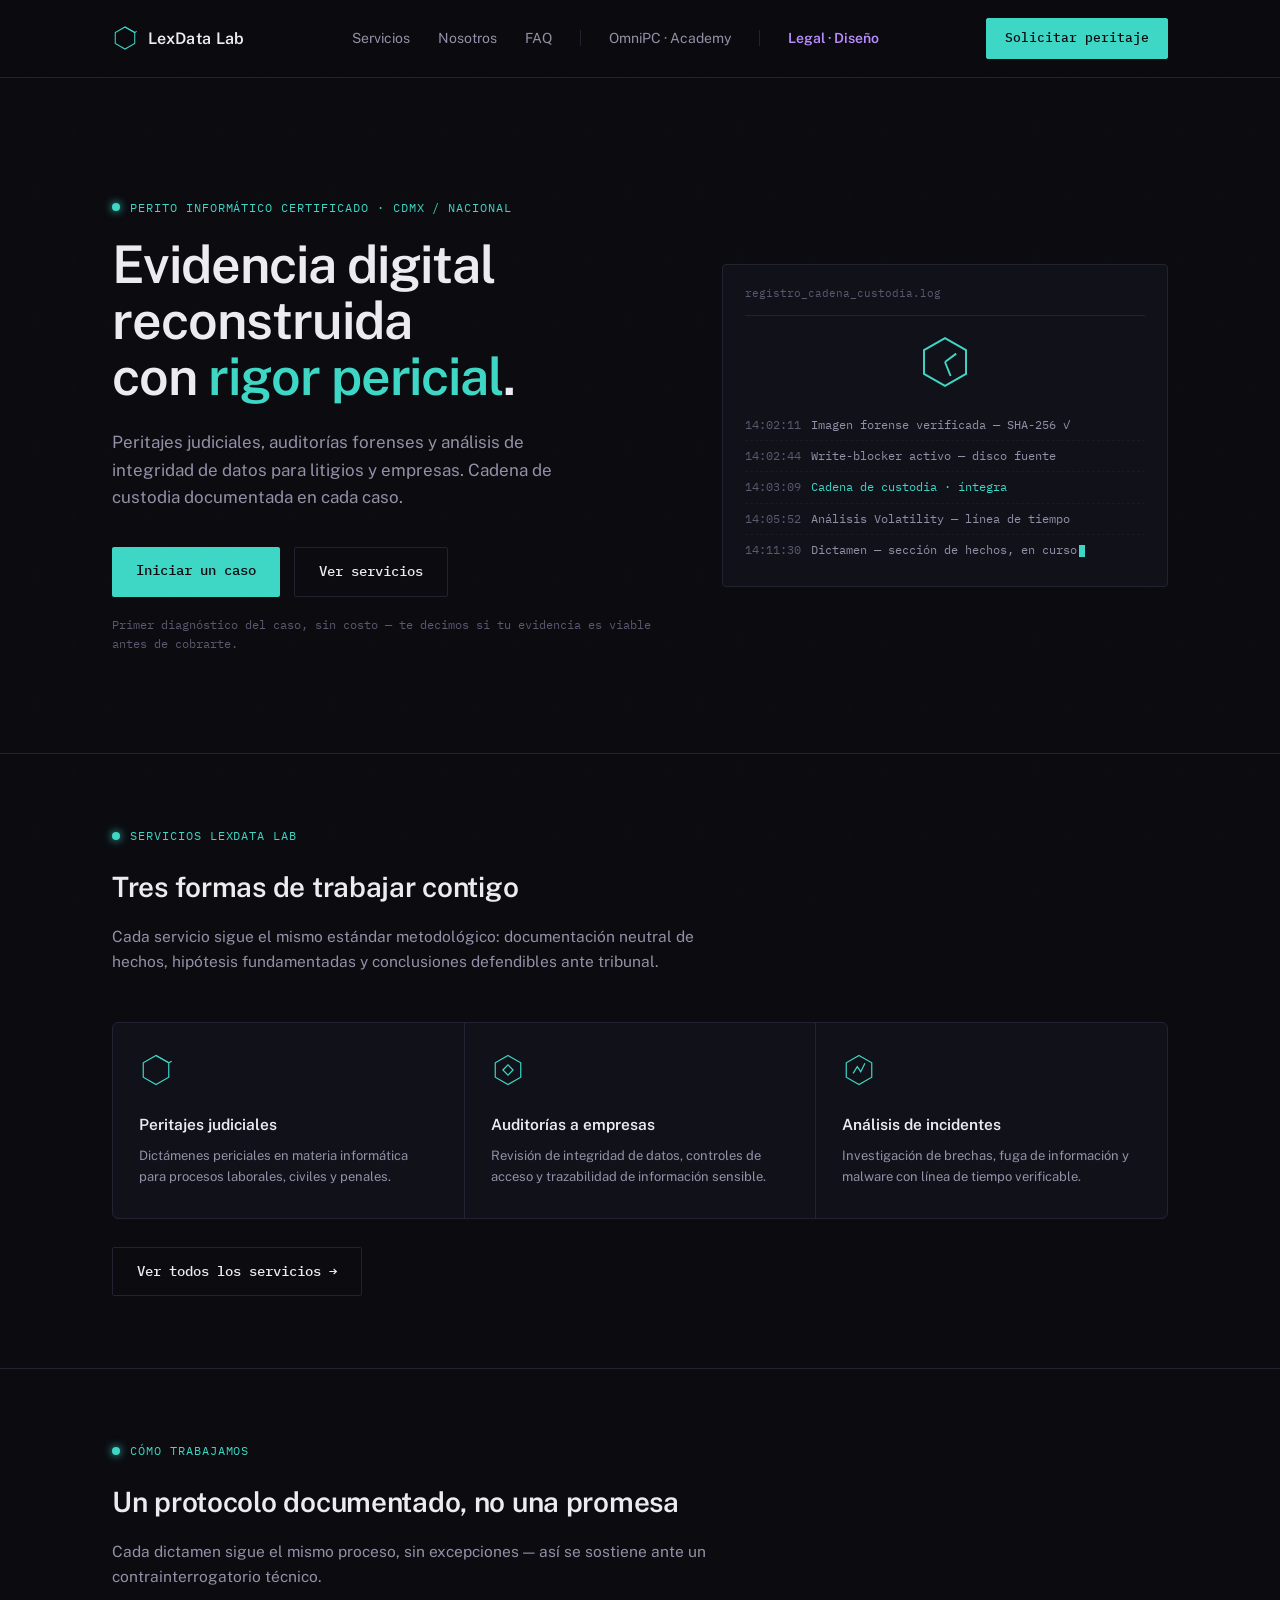
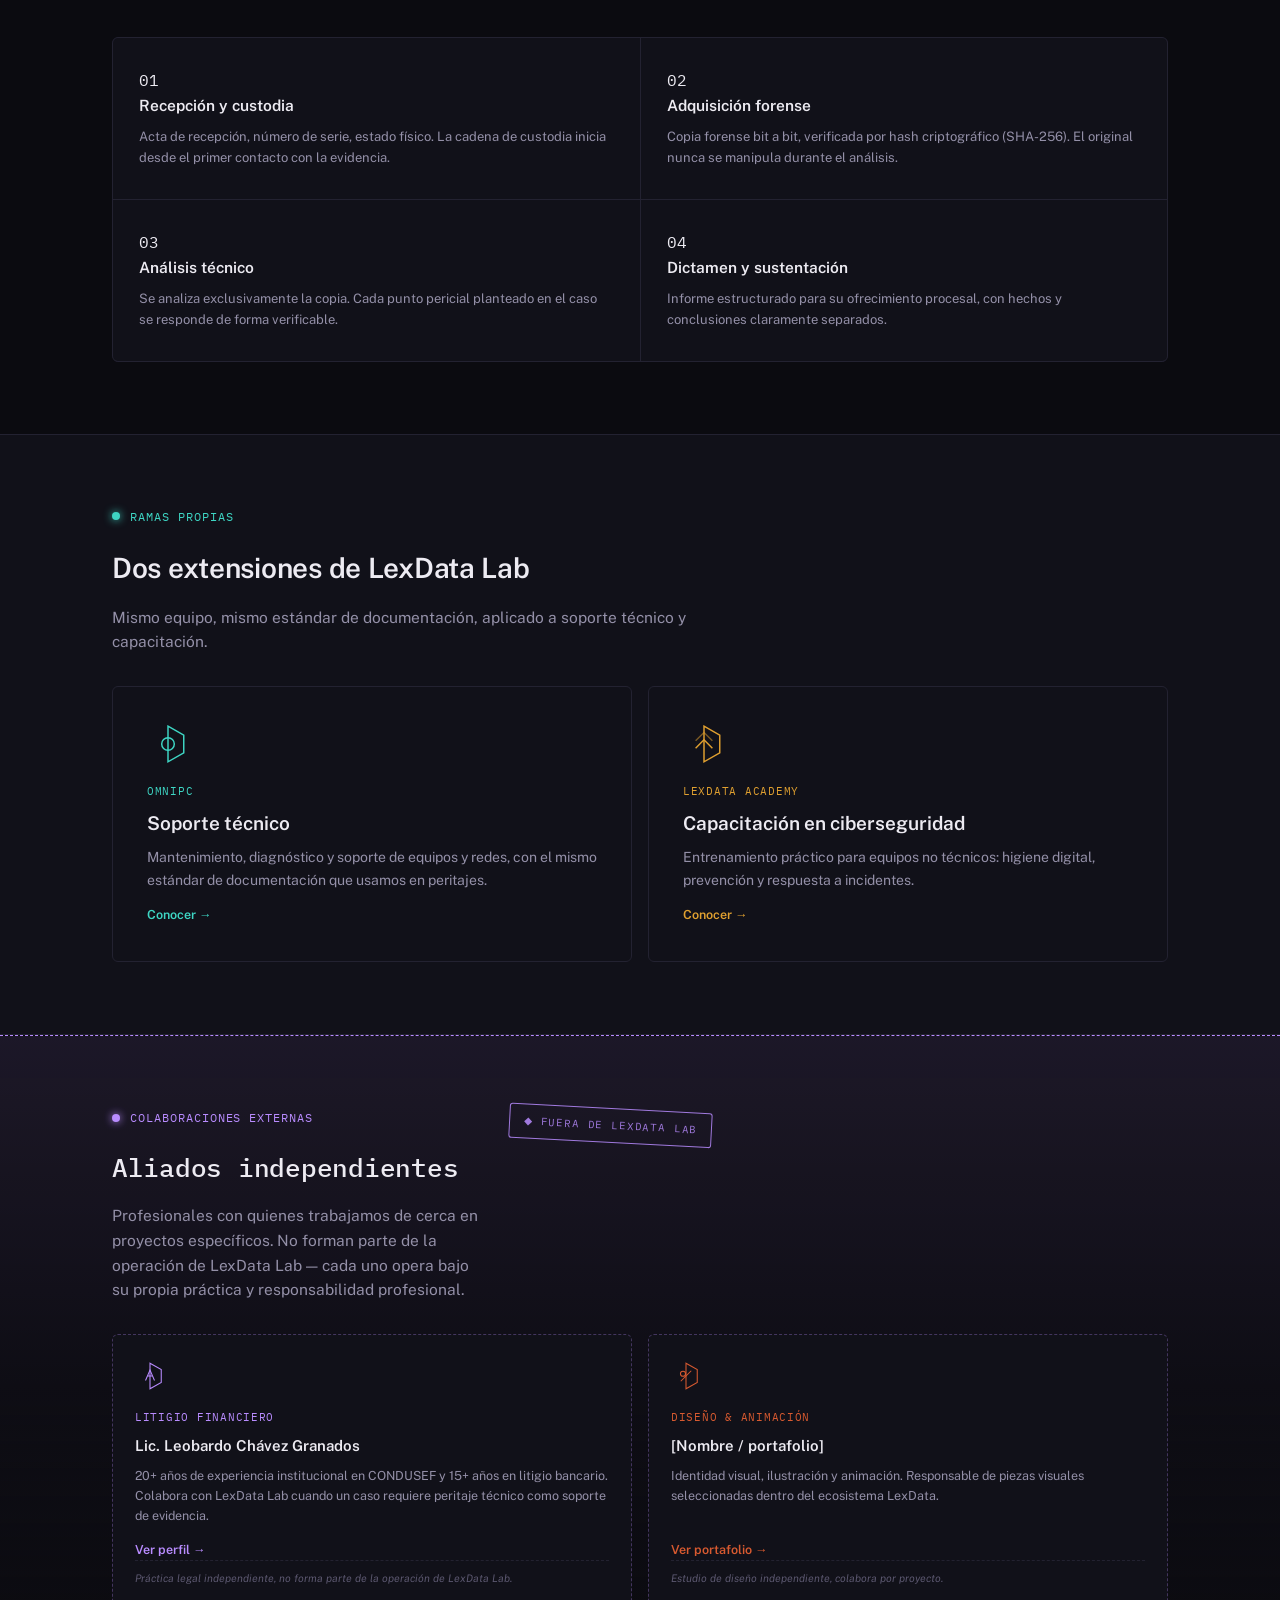
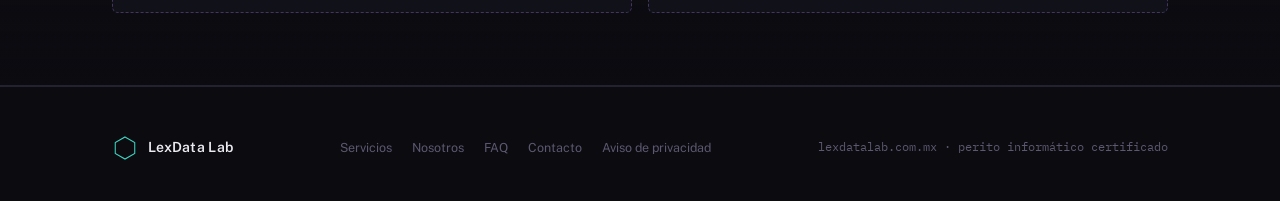
==== index.html @ 07486cd1 "Add files via upload Second commit to site" ====
<!DOCTYPE html>
<html lang="es">
<head>
<meta charset="UTF-8">
<meta name="viewport" content="width=device-width, initial-scale=1.0">
<title>LexData Lab — Peritaje informático y auditorías</title>
<link rel="stylesheet" href="styles.css">
<script src="script.js" defer></script>
</head>
<body>

<div class="hexfield"></div>

<header>
  <nav>
    <a href="index.html" class="brand">
      <svg viewBox="0 0 40 40" fill="none"><path d="M20 3 L35 11.5 V28.5 L20 37 L5 28.5 V11.5 Z" stroke="#3ED6C4" stroke-width="1.6"/><path d="M20 3 L35 11.5 M35 11.5 L38 9.8" stroke="#3ED6C4" stroke-width="1.6"/></svg>
      LexData Lab
    </a>
    <div class="navlinks">
      <a href="servicios.html">Servicios</a>
      <a href="nosotros.html">Nosotros</a>
      <a href="faq.html">FAQ</a>
      <span class="divider"></span>
      <a href="index.html#ramas">OmniPC · Academy</a>
      <span class="divider"></span>
      <a href="index.html#colaboraciones" style="color:var(--violet);font-weight:600;">Legal · Diseño</a>
    </div>
    <a href="contacto.html" class="cta-btn">Solicitar peritaje</a>
  </nav>
</header>

<section class="hero" style="border-top:none;padding:120px 32px 100px;max-width:1120px;margin:0 auto;display:grid;grid-template-columns:1.1fr 0.9fr;gap:64px;align-items:center;">
  <div>
    <div class="eyebrow">Perito informático certificado · CDMX / nacional</div>
    <h1 style="font-size:52px;font-weight:600;letter-spacing:-0.02em;line-height:1.08;margin-bottom:24px;">Evidencia digital reconstruida<br>con <span style="color:var(--cyan);">rigor pericial</span>.</h1>
    <p style="font-size:17px;color:var(--text-dim);max-width:480px;margin-bottom:36px;">Peritajes judiciales, auditorías forenses y análisis de integridad de datos para litigios y empresas. Cadena de custodia documentada en cada caso.</p>
    <div style="display:flex;gap:14px;">
      <a href="contacto.html" class="btn-primary">Iniciar un caso</a>
      <a href="servicios.html" class="btn-secondary">Ver servicios</a>
    </div>
    <p style="margin-top:18px;font-family:'IBM Plex Mono',monospace;font-size:12px;color:var(--text-faint);">Primer diagnóstico del caso, sin costo — te decimos si tu evidencia es viable antes de cobrarte.</p>
  </div>
  <div style="background:var(--bg-raised);border:1px solid var(--line);border-radius:4px;padding:20px 22px;">
    <div style="font-family:'IBM Plex Mono',monospace;font-size:11px;color:var(--text-faint);margin-bottom:14px;padding-bottom:12px;border-bottom:1px solid var(--line);">registro_cadena_custodia.log</div>
    <div style="width:56px;height:64px;margin:0 auto 16px;display:flex;align-items:center;justify-content:center;">
      <svg viewBox="0 0 40 40" width="56" height="64" fill="none"><path d="M20 3 L35 11.5 V28.5 L20 37 L5 28.5 V11.5 Z" stroke="#3ED6C4" stroke-width="1.4"/><path d="M20 20 L28 14 M20 20 L24 30" stroke="#3ED6C4" stroke-width="1.4"/></svg>
    </div>
    <div class="log-line" style="animation-delay:.1s;font-family:'IBM Plex Mono',monospace;font-size:11.5px;color:var(--text-dim);padding:6px 0;display:flex;gap:10px;border-bottom:1px dashed rgba(255,255,255,0.04);"><span style="color:var(--text-faint);">14:02:11</span><span>Imagen forense verificada — SHA-256 ✓</span></div>
    <div class="log-line" style="animation-delay:.5s;font-family:'IBM Plex Mono',monospace;font-size:11.5px;color:var(--text-dim);padding:6px 0;display:flex;gap:10px;border-bottom:1px dashed rgba(255,255,255,0.04);"><span style="color:var(--text-faint);">14:02:44</span><span>Write-blocker activo — disco fuente</span></div>
    <div class="log-line" style="animation-delay:.9s;font-family:'IBM Plex Mono',monospace;font-size:11.5px;color:var(--text-dim);padding:6px 0;display:flex;gap:10px;border-bottom:1px dashed rgba(255,255,255,0.04);"><span style="color:var(--text-faint);">14:03:09</span><span style="color:var(--cyan);">Cadena de custodia · íntegra</span></div>
    <div class="log-line" style="animation-delay:1.3s;font-family:'IBM Plex Mono',monospace;font-size:11.5px;color:var(--text-dim);padding:6px 0;display:flex;gap:10px;border-bottom:1px dashed rgba(255,255,255,0.04);"><span style="color:var(--text-faint);">14:05:52</span><span>Análisis Volatility — línea de tiempo</span></div>
    <div class="log-line" style="animation-delay:1.7s;font-family:'IBM Plex Mono',monospace;font-size:11.5px;color:var(--text-dim);padding:6px 0;display:flex;gap:10px;"><span style="color:var(--text-faint);">14:11:30</span><span>Dictamen — sección de hechos, en curso<span class="log-cursor"></span></span></div>
  </div>
</section>

<section id="servicios" data-reveal>
  <div class="wrap">
    <div class="section-head">
      <div class="eyebrow">Servicios LexData Lab</div>
      <h2>Tres formas de trabajar contigo</h2>
      <p>Cada servicio sigue el mismo estándar metodológico: documentación neutral de hechos, hipótesis fundamentadas y conclusiones defendibles ante tribunal.</p>
    </div>
    <div class="services-grid">
      <div class="service-card">
        <svg class="hex-icon" viewBox="0 0 40 40" fill="none"><path d="M20 3 L35 11.5 V28.5 L20 37 L5 28.5 V11.5 Z" stroke="#3ED6C4" stroke-width="1.4"/><path d="M20 3 L35 11.5 M35 11.5 L38.5 9.6" stroke="#3ED6C4" stroke-width="1.4"/></svg>
        <h3>Peritajes judiciales</h3>
        <p>Dictámenes periciales en materia informática para procesos laborales, civiles y penales.</p>
      </div>
      <div class="service-card">
        <svg class="hex-icon" viewBox="0 0 40 40" fill="none"><path d="M20 3 L35 11.5 V28.5 L20 37 L5 28.5 V11.5 Z" stroke="#3ED6C4" stroke-width="1.4"/><path d="M14 20 L20 14 L26 20 L20 26 Z" stroke="#3ED6C4" stroke-width="1.4"/></svg>
        <h3>Auditorías a empresas</h3>
        <p>Revisión de integridad de datos, controles de acceso y trazabilidad de información sensible.</p>
      </div>
      <div class="service-card">
        <svg class="hex-icon" viewBox="0 0 40 40" fill="none"><path d="M20 3 L35 11.5 V28.5 L20 37 L5 28.5 V11.5 Z" stroke="#3ED6C4" stroke-width="1.4"/><path d="M13 24 L18 16 L22 22 L27 12" stroke="#3ED6C4" stroke-width="1.4" fill="none"/></svg>
        <h3>Análisis de incidentes</h3>
        <p>Investigación de brechas, fuga de información y malware con línea de tiempo verificable.</p>
      </div>
    </div>
    <div style="margin-top:28px;"><a href="servicios.html" class="btn-secondary">Ver todos los servicios →</a></div>
  </div>
</section>

<section id="metodologia" data-reveal>
  <div class="wrap">
    <div class="section-head">
      <div class="eyebrow">Cómo trabajamos</div>
      <h2>Un protocolo documentado, no una promesa</h2>
      <p>Cada dictamen sigue el mismo proceso, sin excepciones — así se sostiene ante un contrainterrogatorio técnico.</p>
    </div>
    <div class="services-grid" style="grid-template-columns:repeat(2,1fr);">
      <div class="service-card">
        <span class="num mono">01</span>
        <h3>Recepción y custodia</h3>
        <p>Acta de recepción, número de serie, estado físico. La cadena de custodia inicia desde el primer contacto con la evidencia.</p>
      </div>
      <div class="service-card">
        <span class="num mono">02</span>
        <h3>Adquisición forense</h3>
        <p>Copia forense bit a bit, verificada por hash criptográfico (SHA-256). El original nunca se manipula durante el análisis.</p>
      </div>
      <div class="service-card">
        <span class="num mono">03</span>
        <h3>Análisis técnico</h3>
        <p>Se analiza exclusivamente la copia. Cada punto pericial planteado en el caso se responde de forma verificable.</p>
      </div>
      <div class="service-card">
        <span class="num mono">04</span>
        <h3>Dictamen y sustentación</h3>
        <p>Informe estructurado para su ofrecimiento procesal, con hechos y conclusiones claramente separados.</p>
      </div>
    </div>
  </div>
</section>

<section id="ramas" style="background:var(--bg-raised);border-bottom:1px solid var(--line);" data-reveal>
  <div class="wrap">
    <div class="section-head" style="margin-bottom:32px;">
      <div class="eyebrow">Ramas propias</div>
      <h2>Dos extensiones de LexData Lab</h2>
      <p>Mismo equipo, mismo estándar de documentación, aplicado a soporte técnico y capacitación.</p>
    </div>
    <div class="ramas-grid" style="grid-template-columns:repeat(2,1fr);">
      <div class="rama-card" style="padding:36px 34px;">
        <svg class="rama-icon" viewBox="0 0 40 40" fill="none" style="width:42px;height:42px;"><path d="M20 3 L35 11.5 V28.5 L20 37 V28.5 Z" stroke="#3ED6C4" stroke-width="1.4"/><circle cx="20" cy="20" r="6" stroke="#3ED6C4" stroke-width="1.4"/></svg>
        <div class="rama-tag" style="color:var(--cyan);">OmniPC</div>
        <h4 style="font-size:19px;">Soporte técnico</h4>
        <p style="font-size:14px;">Mantenimiento, diagnóstico y soporte de equipos y redes, con el mismo estándar de documentación que usamos en peritajes.</p>
        <a href="#" class="rama-link" style="color:var(--cyan);">Conocer →</a>
      </div>
      <div class="rama-card" style="padding:36px 34px;">
        <svg class="rama-icon" viewBox="0 0 40 40" fill="none" style="width:42px;height:42px;"><path d="M20 3 L35 11.5 V28.5 L20 37 V28.5 Z" stroke="#E0A030" stroke-width="1.4"/><path d="M12 24 L20 16 L28 24" stroke="#E0A030" stroke-width="1.4" fill="none"/><path d="M12 17 L20 9 L28 17" stroke="#E0A030" stroke-width="1.4" fill="none" opacity="0.5"/></svg>
        <div class="rama-tag" style="color:var(--amber);">LexData Academy</div>
        <h4 style="font-size:19px;">Capacitación en ciberseguridad</h4>
        <p style="font-size:14px;">Entrenamiento práctico para equipos no técnicos: higiene digital, prevención y respuesta a incidentes.</p>
        <a href="#" class="rama-link" style="color:var(--amber);">Conocer →</a>
      </div>
    </div>
  </div>
</section>

<section id="colaboraciones" style="background:linear-gradient(180deg, rgba(185,140,255,0.10), rgba(185,140,255,0.02) 55%, var(--bg)); border-top:1px dashed var(--violet); border-bottom:1px solid var(--line); position:relative;" data-reveal>
  <div class="wrap">
    <div class="section-head" style="margin-bottom:32px;display:flex;align-items:flex-start;justify-content:space-between;gap:24px;">
      <div>
        <div class="eyebrow" style="color:var(--violet);">Colaboraciones externas</div>
        <h2 style="font-family:'IBM Plex Mono',monospace;font-weight:500;font-size:26px;letter-spacing:-0.01em;">Aliados independientes</h2>
        <p>Profesionales con quienes trabajamos de cerca en proyectos específicos. No forman parte de la operación de LexData Lab — cada uno opera bajo su propia práctica y responsabilidad profesional.</p>
      </div>
      <div class="mono" style="flex-shrink:0;border:1.5px solid var(--violet);color:var(--violet);font-size:10.5px;letter-spacing:0.08em;padding:8px 14px;border-radius:3px;transform:rotate(3deg);white-space:nowrap;opacity:0.85;">◆ FUERA DE LEXDATA LAB</div>
    </div>
    <div class="ramas-grid" style="grid-template-columns:repeat(2,1fr);">
      <div class="rama-card independiente" style="border-color:rgba(185,140,255,0.3);">
        <svg class="rama-icon" viewBox="0 0 40 40" fill="none"><path d="M20 3 L35 11.5 V28.5 L20 37 V28.5 Z" stroke="#B98CFF" stroke-width="1.4"/><path d="M14 26 L20 12 L26 26 M16.5 20 L23.5 20" stroke="#B98CFF" stroke-width="1.4" fill="none"/></svg>
        <div class="rama-tag" style="color:var(--violet);">Litigio financiero</div>
        <h4>Lic. Leobardo Chávez Granados</h4>
        <p>20+ años de experiencia institucional en CONDUSEF y 15+ años en litigio bancario. Colabora con LexData Lab cuando un caso requiere peritaje técnico como soporte de evidencia.</p>
        <a href="colaboracion-legal.html" class="rama-link" style="color:var(--violet);">Ver perfil →</a>
        <div class="independence-note">Práctica legal independiente, no forma parte de la operación de LexData Lab.</div>
      </div>
      <div class="rama-card independiente" style="border-color:rgba(185,140,255,0.3);">
        <svg class="rama-icon" viewBox="0 0 40 40" fill="none"><path d="M20 3 L35 11.5 V28.5 L20 37 V28.5 Z" stroke="#D85A30" stroke-width="1.4"/><circle cx="16" cy="17" r="3.4" stroke="#D85A30" stroke-width="1.4"/><path d="M13 27 L27 13" stroke="#D85A30" stroke-width="1.4"/></svg>
        <div class="rama-tag" style="color:var(--terracotta);">Diseño &amp; animación</div>
        <h4>[Nombre / portafolio]</h4>
        <p>Identidad visual, ilustración y animación. Responsable de piezas visuales seleccionadas dentro del ecosistema LexData.</p>
        <a href="#" class="rama-link" style="color:var(--terracotta);">Ver portafolio →</a>
        <div class="independence-note">Estudio de diseño independiente, colabora por proyecto.</div>
      </div>
    </div>
  </div>
</section>

<footer>
  <div class="wrap footer-row">
    <a href="index.html" class="brand">
      <svg viewBox="0 0 40 40" fill="none"><path d="M20 3 L35 11.5 V28.5 L20 37 L5 28.5 V11.5 Z" stroke="#3ED6C4" stroke-width="1.6"/></svg>
      LexData Lab
    </a>
    <div class="footer-links">
      <a href="servicios.html">Servicios</a>
      <a href="nosotros.html">Nosotros</a>
      <a href="faq.html">FAQ</a>
      <a href="contacto.html">Contacto</a>
      <a href="aviso-privacidad.html">Aviso de privacidad</a>
    </div>
    <div class="meta">lexdatalab.com.mx · perito informático certificado</div>
  </div>
</footer>

</body>
</html>
---- styles.css ----
@import url('https://fonts.googleapis.com/css2?family=IBM+Plex+Mono:wght@400;500;600&family=Public+Sans:wght@400;500;600;700&display=swap');

:root{
  --bg:#0B0B10;
  --bg-raised:#111119;
  --indigo:#2B2560;
  --indigo-light:#453C8F;
  --violet:#B98CFF;
  --cyan:#3ED6C4;
  --teal:#0F6E56;
  --amber:#E0A030;
  --terracotta:#D85A30;
  --navy:#1B2A4A;
  --text:#EDEBF2;
  --text-dim:#9490A8;
  --text-faint:#5C5870;
  --line:#232231;
}

*{margin:0;padding:0;box-sizing:border-box;}
html{scroll-behavior:smooth;}
body{
  background:var(--bg);
  color:var(--text);
  font-family:'Public Sans',sans-serif;
  line-height:1.6;
  overflow-x:hidden;
}
.mono{font-family:'IBM Plex Mono',monospace;}
a{color:inherit;text-decoration:none;}
.wrap{max-width:1120px;margin:0 auto;padding:0 32px;}

.hexfield{
  position:fixed;inset:0;z-index:0;pointer-events:none;
  background-image:
    repeating-linear-gradient(120deg, rgba(62,214,196,0.025) 0px, rgba(62,214,196,0.025) 1px, transparent 1px, transparent 64px),
    repeating-linear-gradient(60deg, rgba(62,214,196,0.025) 0px, rgba(62,214,196,0.025) 1px, transparent 1px, transparent 64px);
  opacity:0.6;
}

/* nav */
header{
  position:sticky;top:0;z-index:50;
  background:rgba(11,11,16,0.85);
  backdrop-filter:blur(10px);
  border-bottom:1px solid var(--line);
}
nav{
  display:flex;align-items:center;justify-content:space-between;
  padding:18px 32px;max-width:1120px;margin:0 auto;
}
.brand{display:flex;align-items:center;gap:10px;font-weight:600;font-size:16px;letter-spacing:0.02em;}
.brand svg{width:26px;height:26px;flex-shrink:0;}
.navlinks{display:flex;gap:28px;align-items:center;flex-wrap:wrap;}
.navlinks a{font-size:14px;color:var(--text-dim);transition:color .15s;}
.navlinks a:hover{color:var(--cyan);}
.navlinks a.active{color:var(--cyan);}
.navlinks .divider{width:1px;height:16px;background:var(--line);}
.cta-btn{
  font-family:'IBM Plex Mono',monospace;font-size:13px;font-weight:500;
  color:var(--bg);background:var(--cyan);
  padding:9px 18px;border-radius:2px;
  border:1px solid var(--cyan);
  white-space:nowrap;
}

/* page header (non-home pages) */
.page-hero{
  position:relative;z-index:1;
  padding:72px 32px 56px;
  max-width:1120px;margin:0 auto;
  border-bottom:1px solid var(--line);
}
.eyebrow{
  font-family:'IBM Plex Mono',monospace;font-size:12px;color:var(--cyan);
  letter-spacing:0.08em;text-transform:uppercase;
  display:flex;align-items:center;gap:10px;margin-bottom:20px;
}
.eyebrow::before{content:'';width:8px;height:8px;background:var(--cyan);border-radius:50%;box-shadow:0 0 8px var(--cyan);}
#colaboraciones .eyebrow::before{background:var(--violet);box-shadow:0 0 8px var(--violet);}
.page-hero h1{font-size:40px;font-weight:600;letter-spacing:-0.02em;margin-bottom:16px;}
.page-hero p{font-size:16px;color:var(--text-dim);max-width:600px;}

section{position:relative;z-index:1;padding:72px 0;border-top:1px solid var(--line);}
section:first-of-type{border-top:none;}
.section-head{max-width:600px;margin-bottom:48px;}
.section-head h2{font-size:28px;font-weight:600;letter-spacing:-0.01em;margin-bottom:14px;}
.section-head p{color:var(--text-dim);font-size:15.5px;}

.btn-primary{
  font-family:'IBM Plex Mono',monospace;font-size:13.5px;font-weight:500;
  background:var(--cyan);color:var(--bg);padding:13px 24px;border-radius:2px;
  display:inline-block;
}
.btn-secondary{
  font-family:'IBM Plex Mono',monospace;font-size:13.5px;font-weight:500;
  border:1px solid var(--line);color:var(--text);padding:13px 24px;border-radius:2px;
  display:inline-block;
}
.btn-secondary:hover{border-color:var(--cyan);color:var(--cyan);}

/* services grid */
.services-grid{display:grid;grid-template-columns:repeat(3,1fr);gap:1px;background:var(--line);border:1px solid var(--line);border-radius:6px;overflow:hidden;}
.service-card{background:var(--bg-raised);padding:30px 26px;}
.service-card .hex-icon{width:34px;height:34px;margin-bottom:18px;}
.service-card h3{font-size:15.5px;font-weight:600;margin-bottom:9px;}
.service-card p{font-size:13px;color:var(--text-dim);}

/* subservice list rows */
.subservice-list{display:flex;flex-direction:column;border:1px solid var(--line);border-radius:6px;overflow:hidden;}
.subservice-row{
  display:grid;grid-template-columns:44px 1fr auto;gap:20px;align-items:center;
  padding:22px 24px;border-bottom:1px solid var(--line);background:var(--bg-raised);
}
.subservice-row:last-child{border-bottom:none;}
.subservice-row .hex-icon{width:26px;height:26px;}
.subservice-row h4{font-size:15px;font-weight:600;margin-bottom:4px;}
.subservice-row p{font-size:13px;color:var(--text-dim);}
.subservice-row .tag{
  font-family:'IBM Plex Mono',monospace;font-size:10.5px;color:var(--text-faint);
  border:1px solid var(--line);padding:5px 10px;border-radius:20px;white-space:nowrap;
}

/* faq */
.faq-list{display:flex;flex-direction:column;gap:1px;background:var(--line);border:1px solid var(--line);border-radius:6px;overflow:hidden;}
details{background:var(--bg-raised);}
summary{
  padding:22px 24px;cursor:pointer;list-style:none;
  display:flex;justify-content:space-between;align-items:center;gap:16px;
  font-size:15px;font-weight:600;
}
summary::-webkit-details-marker{display:none;}
summary::after{
  content:'+';font-family:'IBM Plex Mono',monospace;color:var(--cyan);font-size:18px;flex-shrink:0;
}
details[open] summary::after{content:'–';}
details p{padding:0 24px 22px;font-size:14px;color:var(--text-dim);max-width:680px;text-align:justify;}
details p+p{padding-top:0;}

/* nosotros */
.about-grid{display:grid;grid-template-columns:1fr 1fr;gap:56px;align-items:start;}
.about-grid p{color:var(--text-dim);font-size:15px;margin-bottom:16px;}
.credentials{border:1px solid var(--line);border-radius:6px;padding:26px;background:var(--bg-raised);}
.credentials h4{font-size:11px;font-family:'IBM Plex Mono',monospace;color:var(--text-faint);text-transform:uppercase;letter-spacing:0.06em;margin-bottom:16px;}
.credential-row{display:flex;justify-content:space-between;padding:12px 0;border-bottom:1px dashed rgba(255,255,255,0.06);font-size:13.5px;}
.credential-row:last-child{border-bottom:none;}
.credential-row .val{color:var(--cyan);font-family:'IBM Plex Mono',monospace;font-size:12.5px;}

/* contact */
.contact-grid{display:grid;grid-template-columns:1fr 1fr;gap:56px;}
.form-field{margin-bottom:18px;}
.form-field label{display:block;font-size:12.5px;font-family:'IBM Plex Mono',monospace;color:var(--text-dim);margin-bottom:8px;}
.form-field input,.form-field select,.form-field textarea{
  width:100%;background:var(--bg-raised);border:1px solid var(--line);border-radius:4px;
  padding:12px 14px;color:var(--text);font-family:'Public Sans',sans-serif;font-size:14px;
}
.form-field input:focus,.form-field select:focus,.form-field textarea:focus{outline:none;border-color:var(--cyan);}
.form-field textarea{resize:vertical;min-height:100px;}
.checkbox-field{display:flex;gap:10px;align-items:flex-start;margin-bottom:22px;}
.checkbox-field input{width:auto;margin-top:3px;}
.checkbox-field label{font-size:12.5px;color:var(--text-dim);}
.contact-side{border:1px solid var(--line);border-radius:6px;padding:28px;background:var(--bg-raised);height:fit-content;}
.contact-side h4{font-size:11px;font-family:'IBM Plex Mono',monospace;color:var(--text-faint);text-transform:uppercase;letter-spacing:0.06em;margin-bottom:18px;}
.contact-line{display:flex;align-items:center;gap:12px;font-size:14px;padding:10px 0;border-bottom:1px dashed rgba(255,255,255,0.06);}
.contact-line:last-child{border-bottom:none;}
.wa-btn{
  margin-top:20px;display:flex;align-items:center;justify-content:center;gap:10px;
  background:#1FAE5C;color:#fff;padding:13px 20px;border-radius:4px;
  font-family:'IBM Plex Mono',monospace;font-size:13.5px;font-weight:500;
}
.stub-note{
  font-family:'IBM Plex Mono',monospace;font-size:11px;color:var(--amber);
  border:1px dashed var(--amber);border-radius:4px;padding:10px 14px;margin-bottom:24px;
  display:inline-block;
}

/* legal doc page */
.legal-doc{max-width:720px;}
.legal-doc h3{font-size:13px;font-family:'IBM Plex Mono',monospace;color:var(--cyan);text-transform:uppercase;letter-spacing:0.05em;margin:36px 0 12px;}
.legal-doc h3:first-child{margin-top:0;}
.legal-doc p{color:var(--text-dim);font-size:14.5px;margin-bottom:14px;}
.legal-doc .placeholder{color:var(--amber);}

footer{padding:48px 0 40px;border-top:1px solid var(--line);position:relative;z-index:1;}
.footer-row{display:flex;justify-content:space-between;align-items:center;flex-wrap:wrap;gap:16px;}
.footer-row .brand{font-size:14px;}
footer .meta{font-family:'IBM Plex Mono',monospace;font-size:11.5px;color:var(--text-faint);}
.footer-links{display:flex;gap:20px;flex-wrap:wrap;}
.footer-links a{font-size:12.5px;color:var(--text-faint);}
.footer-links a:hover{color:var(--cyan);}

/* ramas / colaboraciones */
.ramas-grid{display:grid;grid-template-columns:repeat(4,1fr);gap:16px;}
.rama-card{
  border:1px solid var(--line);border-radius:6px;padding:26px 22px;
  background:var(--bg-raised);display:flex;flex-direction:column;
}
.rama-card .rama-icon{width:30px;height:30px;margin-bottom:18px;}
.rama-card .rama-tag{
  font-family:'IBM Plex Mono',monospace;font-size:10.5px;text-transform:uppercase;
  letter-spacing:0.07em;margin-bottom:8px;
}
.rama-card h4{font-size:15px;font-weight:600;margin-bottom:8px;}
.rama-card p{font-size:12.5px;color:var(--text-dim);flex-grow:1;margin-bottom:14px;}
.rama-card .rama-link{font-size:12.5px;font-weight:600;}
.rama-card.independiente{border-style:dashed;}
.independence-note{
  font-size:10.5px;color:var(--text-faint);border-top:1px dashed var(--line);
  padding-top:10px;margin-top:auto;font-style:italic;line-height:1.4;
}
@media(max-width:860px){
  .ramas-grid{grid-template-columns:1fr 1fr;}
}
@media(max-width:520px){
  .ramas-grid{grid-template-columns:1fr;}
}

/* movimiento — sutil, con propósito, respeta accesibilidad */
[data-reveal]{opacity:0;transform:translateY(14px);transition:opacity .6s ease, transform .6s ease;}
[data-reveal].is-visible{opacity:1;transform:translateY(0);}

.service-card,.rama-card,.subservice-row{transition:border-color .2s ease, transform .2s ease;}
.subservice-row{cursor:pointer;}
.service-card:hover,.rama-card:hover{border-color:var(--cyan);transform:translateY(-2px);}
.subservice-row:hover{background:#15151f;}

.log-line{opacity:0;animation:logIn .4s ease forwards;}
.log-cursor{display:inline-block;width:6px;height:12px;background:var(--cyan);margin-left:2px;animation:blink 1s step-end infinite;vertical-align:middle;}
@keyframes logIn{from{opacity:0;transform:translateX(-4px);}to{opacity:1;transform:translateX(0);}}
@keyframes blink{50%{opacity:0;}}

@media (prefers-reduced-motion: reduce){
  [data-reveal]{opacity:1;transform:none;transition:none;}
  .log-line{opacity:1;animation:none;}
  .log-cursor{animation:none;}
}

@media(max-width:860px){
  .page-hero h1{font-size:30px;}
  .services-grid{grid-template-columns:1fr;}
  .about-grid,.contact-grid{grid-template-columns:1fr;}
  .subservice-row{grid-template-columns:36px 1fr;}
  .subservice-row .tag{grid-column:2;justify-self:start;}
}
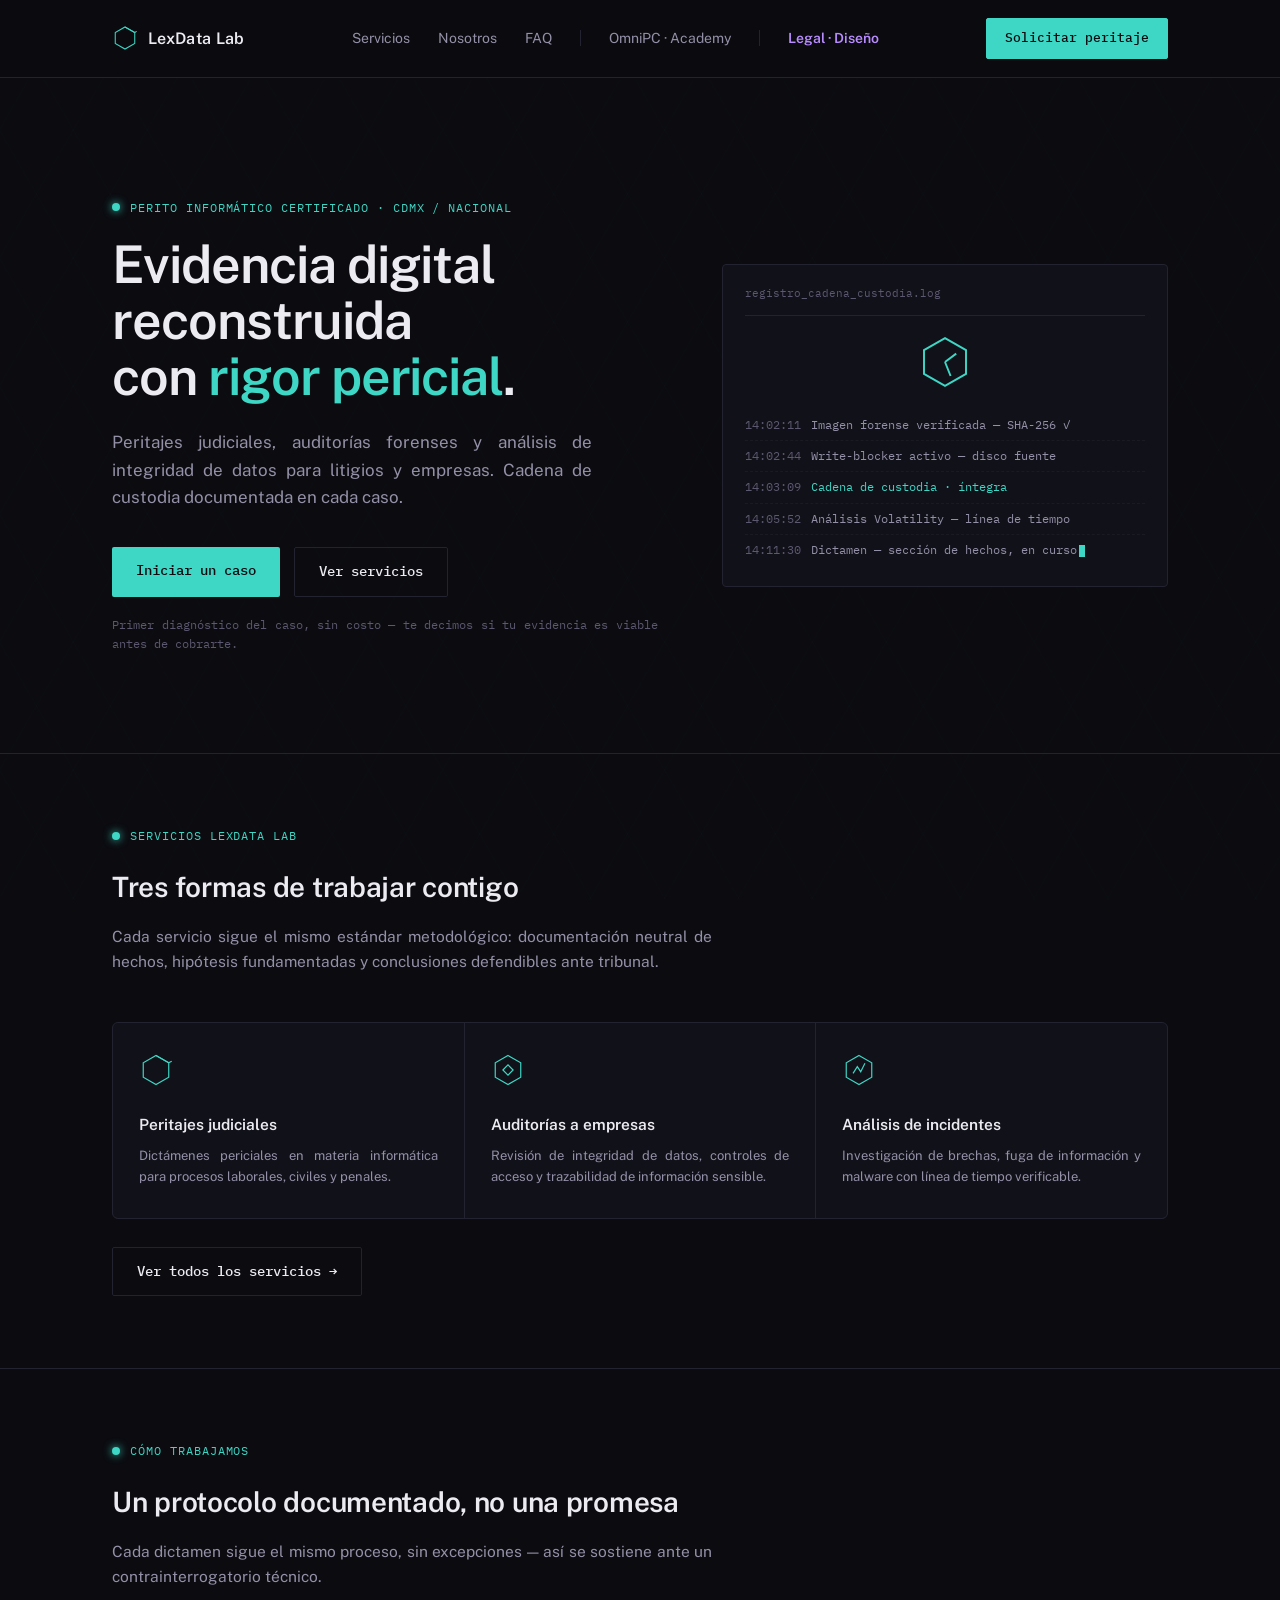
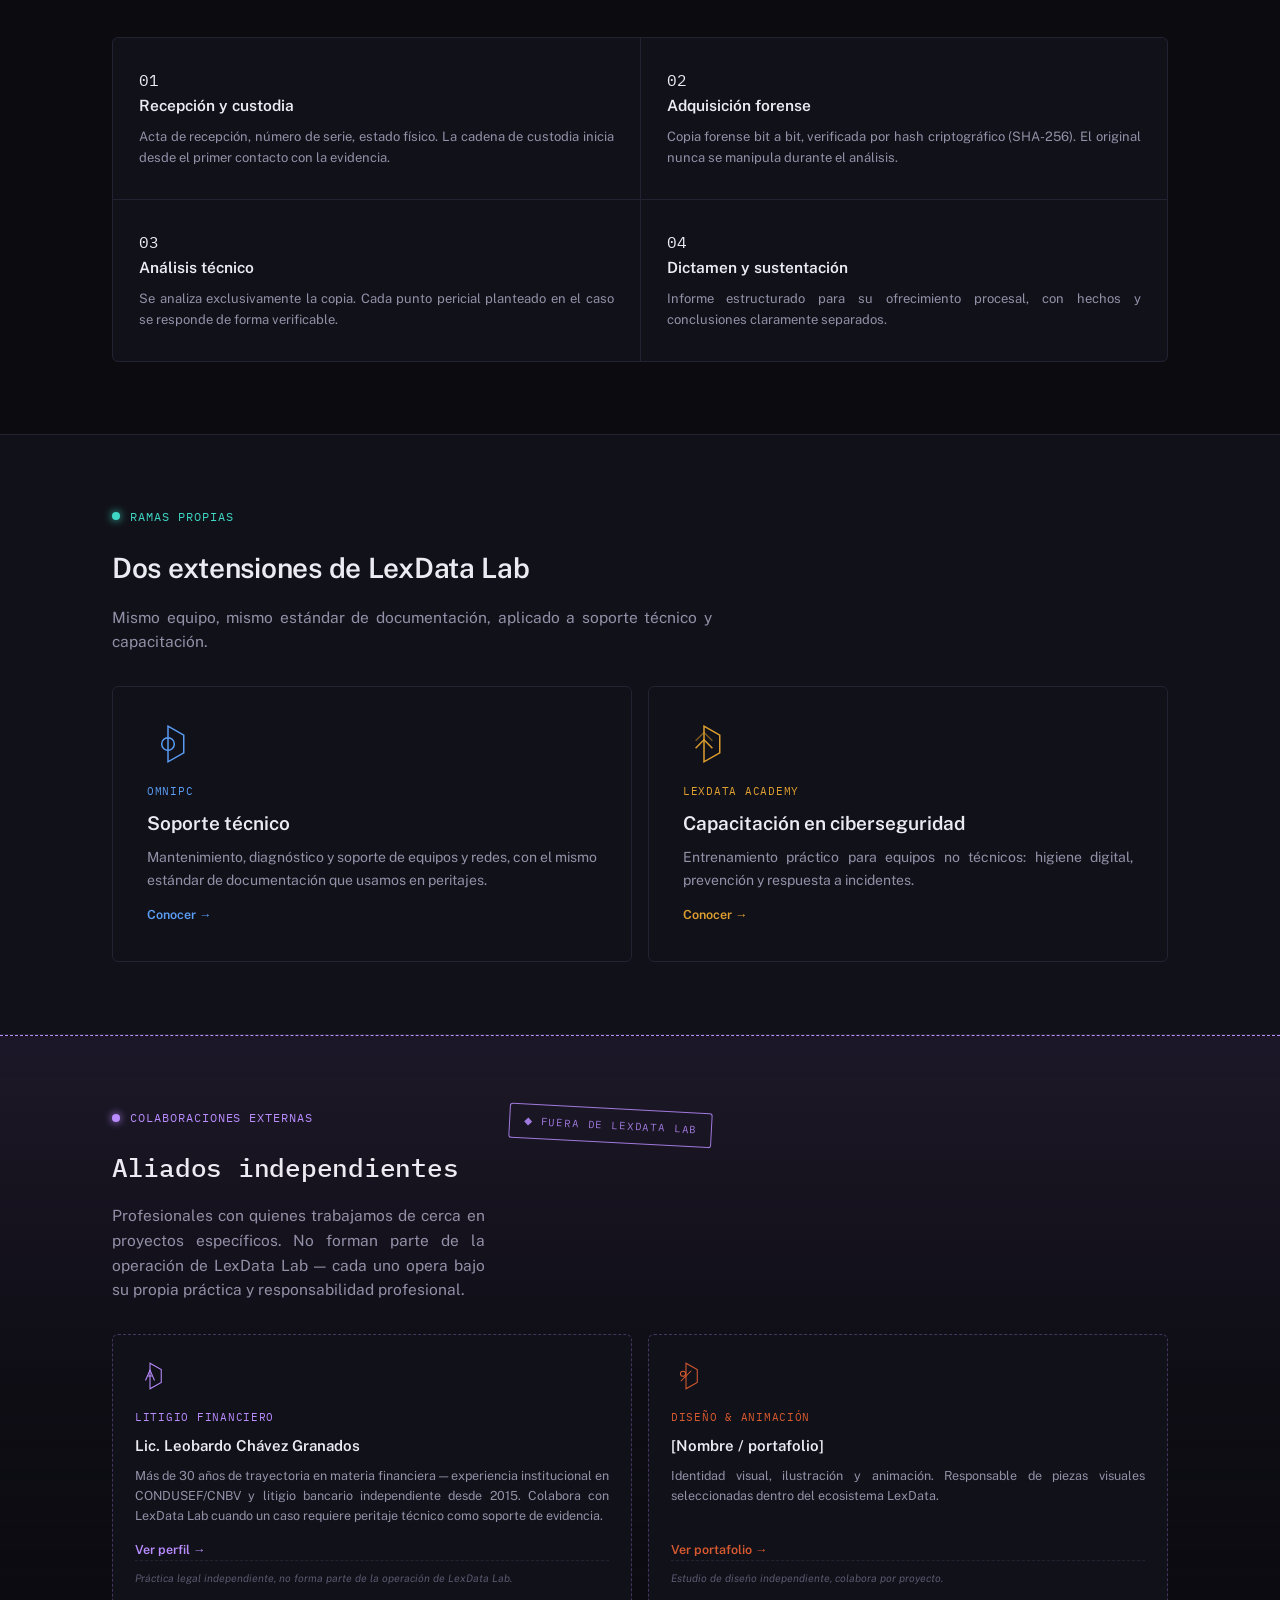
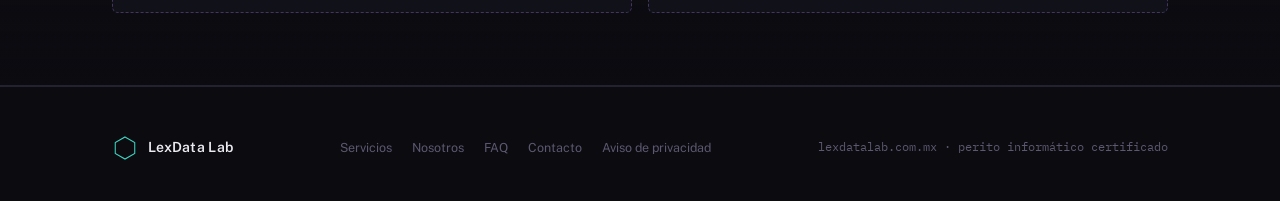
==== commit 4d876f19: "Add files via upload updated site" ====
--- a/index.html
+++ b/index.html
@@ -123,18 +123,18 @@
     </div>
     <div class="ramas-grid" style="grid-template-columns:repeat(2,1fr);">
       <div class="rama-card" style="padding:36px 34px;">
-        <svg class="rama-icon" viewBox="0 0 40 40" fill="none" style="width:42px;height:42px;"><path d="M20 3 L35 11.5 V28.5 L20 37 V28.5 Z" stroke="#3ED6C4" stroke-width="1.4"/><circle cx="20" cy="20" r="6" stroke="#3ED6C4" stroke-width="1.4"/></svg>
-        <div class="rama-tag" style="color:var(--cyan);">OmniPC</div>
+        <svg class="rama-icon" viewBox="0 0 40 40" fill="none" style="width:42px;height:42px;"><path d="M20 3 L35 11.5 V28.5 L20 37 V28.5 Z" stroke="#5B9DF5" stroke-width="1.4"/><circle cx="20" cy="20" r="6" stroke="#5B9DF5" stroke-width="1.4"/></svg>
+        <div class="rama-tag" style="color:var(--sky);">OmniPC</div>
         <h4 style="font-size:19px;">Soporte técnico</h4>
         <p style="font-size:14px;">Mantenimiento, diagnóstico y soporte de equipos y redes, con el mismo estándar de documentación que usamos en peritajes.</p>
-        <a href="#" class="rama-link" style="color:var(--cyan);">Conocer →</a>
+        <a href="omnipc.html" class="rama-link" style="color:var(--sky);">Conocer →</a>
       </div>
       <div class="rama-card" style="padding:36px 34px;">
         <svg class="rama-icon" viewBox="0 0 40 40" fill="none" style="width:42px;height:42px;"><path d="M20 3 L35 11.5 V28.5 L20 37 V28.5 Z" stroke="#E0A030" stroke-width="1.4"/><path d="M12 24 L20 16 L28 24" stroke="#E0A030" stroke-width="1.4" fill="none"/><path d="M12 17 L20 9 L28 17" stroke="#E0A030" stroke-width="1.4" fill="none" opacity="0.5"/></svg>
         <div class="rama-tag" style="color:var(--amber);">LexData Academy</div>
         <h4 style="font-size:19px;">Capacitación en ciberseguridad</h4>
         <p style="font-size:14px;">Entrenamiento práctico para equipos no técnicos: higiene digital, prevención y respuesta a incidentes.</p>
-        <a href="#" class="rama-link" style="color:var(--amber);">Conocer →</a>
+        <a href="academy.html" class="rama-link" style="color:var(--amber);">Conocer →</a>
       </div>
     </div>
   </div>
@@ -155,7 +155,7 @@
         <svg class="rama-icon" viewBox="0 0 40 40" fill="none"><path d="M20 3 L35 11.5 V28.5 L20 37 V28.5 Z" stroke="#B98CFF" stroke-width="1.4"/><path d="M14 26 L20 12 L26 26 M16.5 20 L23.5 20" stroke="#B98CFF" stroke-width="1.4" fill="none"/></svg>
         <div class="rama-tag" style="color:var(--violet);">Litigio financiero</div>
         <h4>Lic. Leobardo Chávez Granados</h4>
-        <p>20+ años de experiencia institucional en CONDUSEF y 15+ años en litigio bancario. Colabora con LexData Lab cuando un caso requiere peritaje técnico como soporte de evidencia.</p>
+        <p>Más de 30 años de trayectoria en materia financiera — experiencia institucional en CONDUSEF/CNBV y litigio bancario independiente desde 2015. Colabora con LexData Lab cuando un caso requiere peritaje técnico como soporte de evidencia.</p>
         <a href="colaboracion-legal.html" class="rama-link" style="color:var(--violet);">Ver perfil →</a>
         <div class="independence-note">Práctica legal independiente, no forma parte de la operación de LexData Lab.</div>
       </div>
@@ -190,4 +190,3 @@
 
 </body>
 </html>
-
--- a/styles.css
+++ b/styles.css
@@ -7,6 +7,7 @@
   --indigo-light:#453C8F;
   --violet:#B98CFF;
   --cyan:#3ED6C4;
+  --sky:#5B9DF5;
   --teal:#0F6E56;
   --amber:#E0A030;
   --terracotta:#D85A30;
@@ -26,6 +27,7 @@
   line-height:1.6;
   overflow-x:hidden;
 }
+p{text-align:justify;}
 .mono{font-family:'IBM Plex Mono',monospace;}
 a{color:inherit;text-decoration:none;}
 .wrap{max-width:1120px;margin:0 auto;padding:0 32px;}
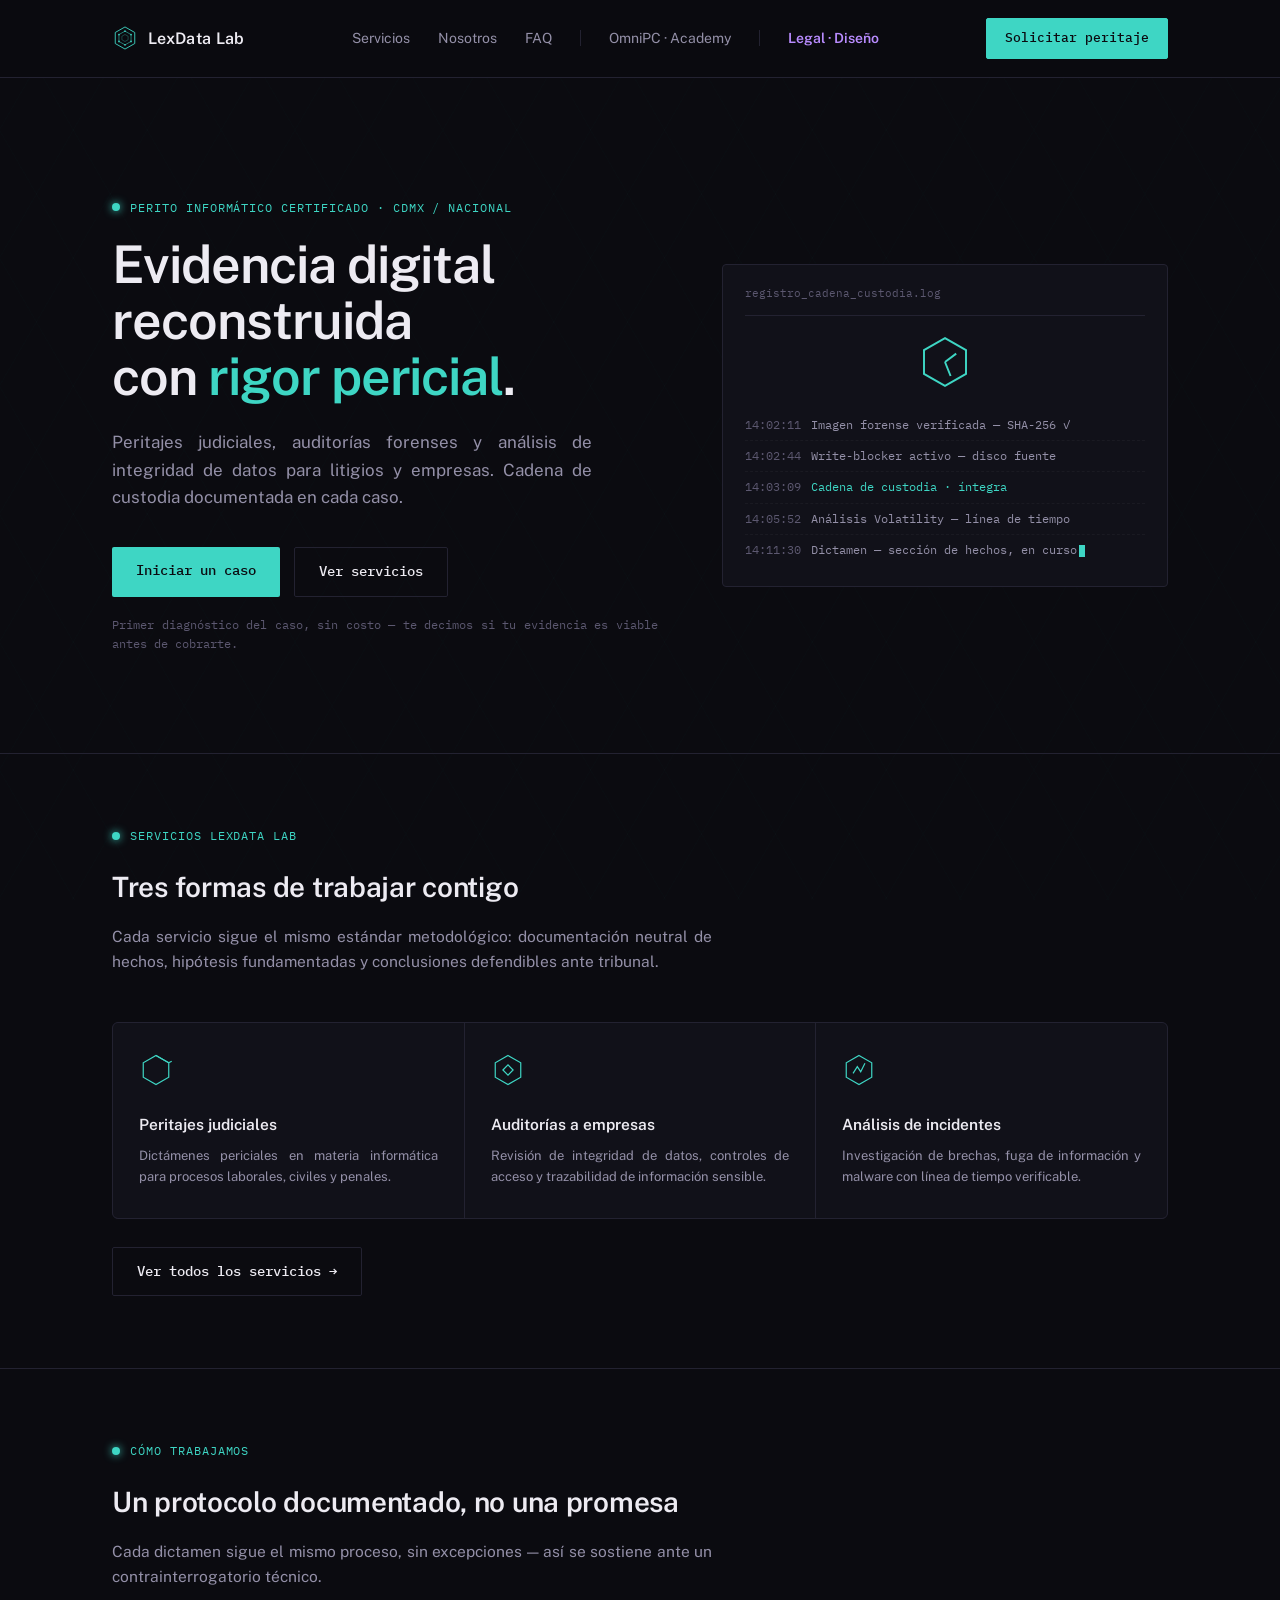
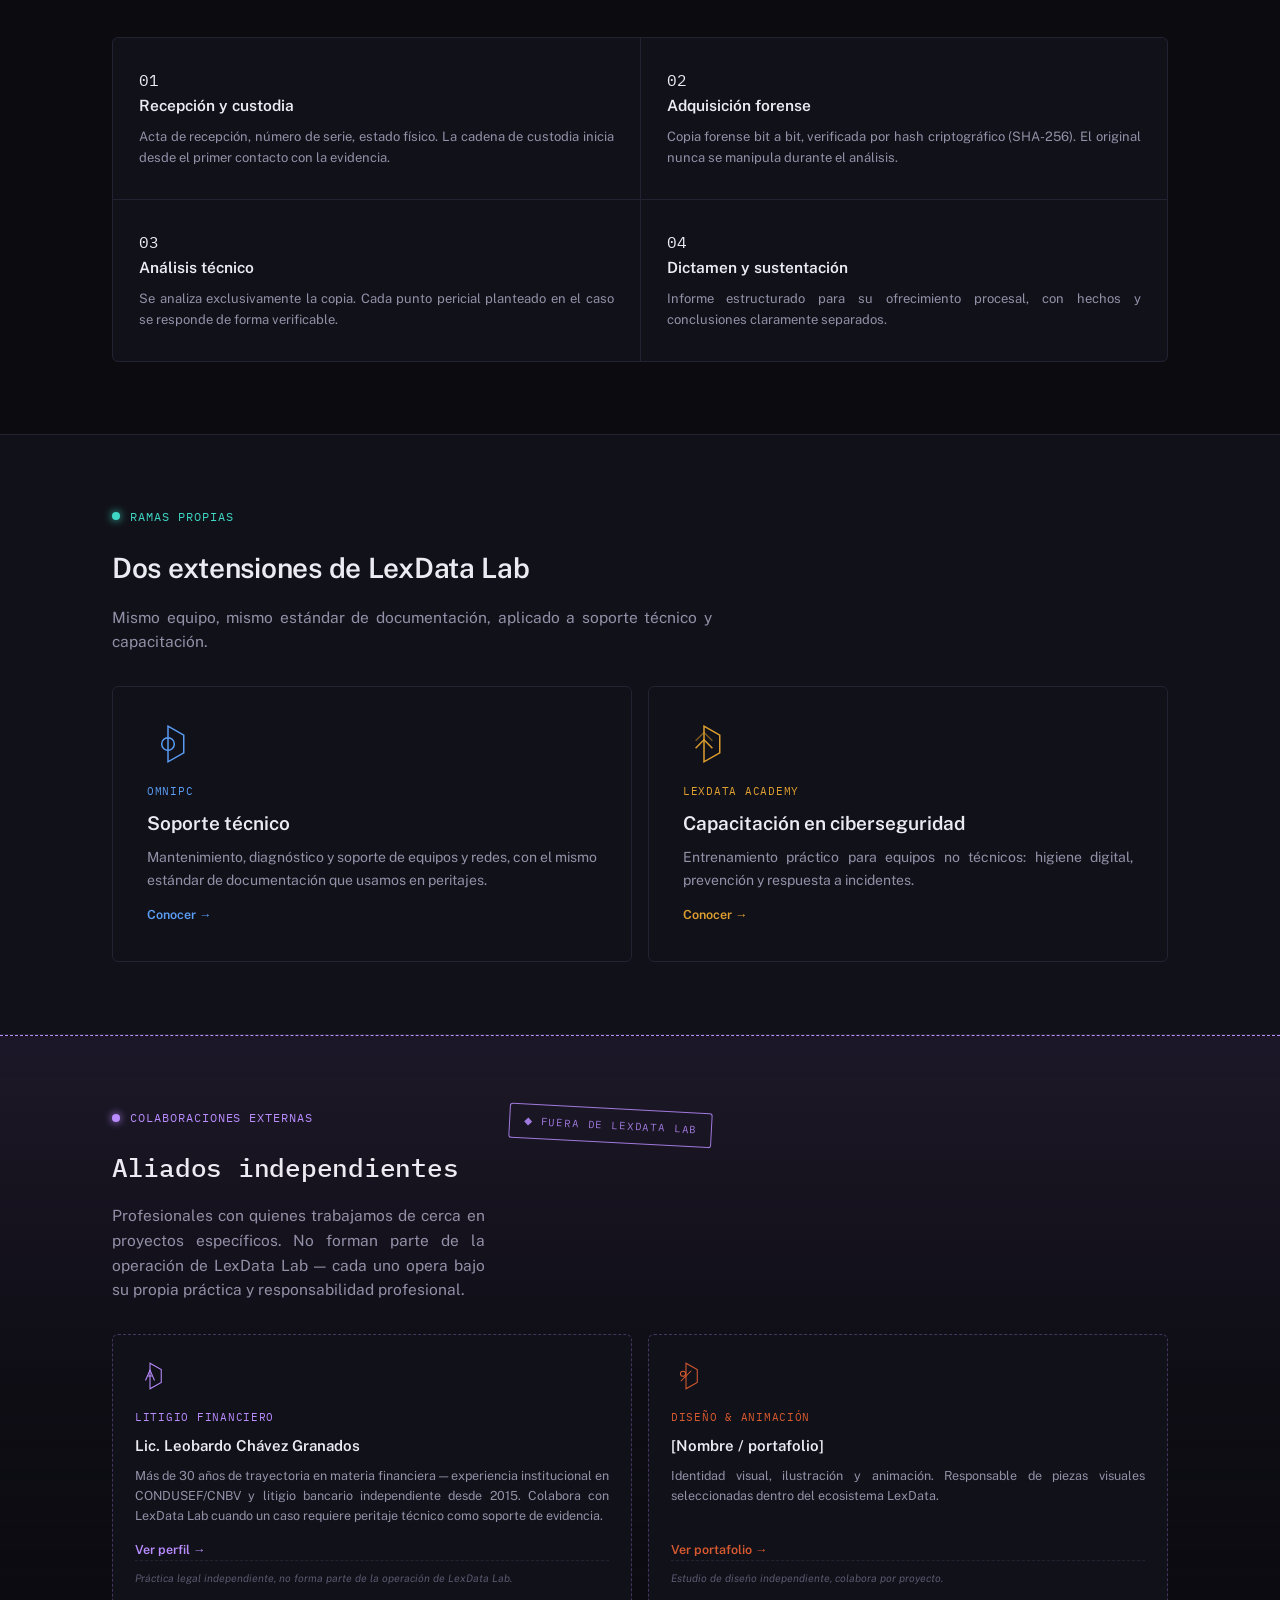
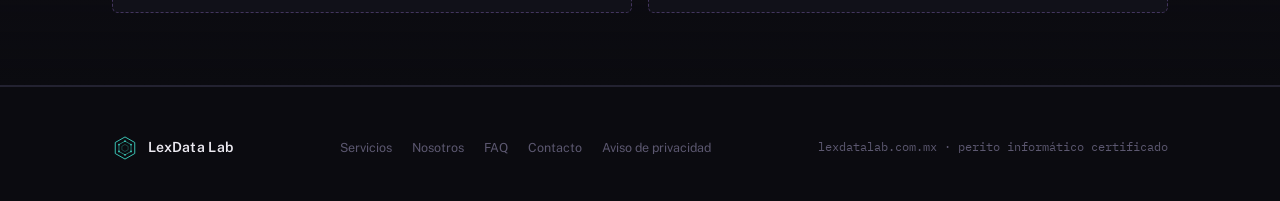
==== commit 851489e6: "Add files via upload updated code to be responsive and changed logo" ====
--- a/index.html
+++ b/index.html
@@ -14,10 +14,10 @@
 <header>
   <nav>
     <a href="index.html" class="brand">
-      <svg viewBox="0 0 40 40" fill="none"><path d="M20 3 L35 11.5 V28.5 L20 37 L5 28.5 V11.5 Z" stroke="#3ED6C4" stroke-width="1.6"/><path d="M20 3 L35 11.5 M35 11.5 L38 9.8" stroke="#3ED6C4" stroke-width="1.6"/></svg>
+      <svg viewBox="0 0 40 40" fill="none"><path d="M20 3 L35 11.5 V28.5 L20 37 L5 28.5 V11.5 Z" stroke="#3ED6C4" stroke-width="1.4"/><path d="M20 14.6 L24.8 17.3 V22.7 L20 25.4 L15.2 22.7 V17.3 Z" stroke="#3ED6C4" stroke-width="1" opacity="0.45"/><path d="M20 9.46 L29.3 14.73 L29.3 25.27 L20 30.54 L10.7 25.27 L10.7 14.73 Z" stroke="#3ED6C4" stroke-width="1" opacity="0.85"/><circle cx="20" cy="9.46" r="1.3" fill="#3ED6C4"/><circle cx="29.3" cy="14.73" r="1.3" fill="#3ED6C4"/><circle cx="29.3" cy="25.27" r="1.3" fill="#3ED6C4"/><circle cx="20" cy="30.54" r="1.3" fill="#3ED6C4"/><circle cx="10.7" cy="25.27" r="1.3" fill="#3ED6C4"/><circle cx="10.7" cy="14.73" r="1.3" fill="#3ED6C4"/></svg>
       LexData Lab
     </a>
-    <div class="navlinks">
+    <div class="navlinks" id="navlinks">
       <a href="servicios.html">Servicios</a>
       <a href="nosotros.html">Nosotros</a>
       <a href="faq.html">FAQ</a>
@@ -26,11 +26,14 @@
       <span class="divider"></span>
       <a href="index.html#colaboraciones" style="color:var(--violet);font-weight:600;">Legal · Diseño</a>
     </div>
-    <a href="contacto.html" class="cta-btn">Solicitar peritaje</a>
+    <div class="nav-actions">
+      <a href="contacto.html" class="cta-btn">Solicitar peritaje</a>
+      <button class="menu-toggle" aria-label="Abrir menú" aria-expanded="false"><span></span><span></span><span></span></button>
+    </div>
   </nav>
 </header>
 
-<section class="hero" style="border-top:none;padding:120px 32px 100px;max-width:1120px;margin:0 auto;display:grid;grid-template-columns:1.1fr 0.9fr;gap:64px;align-items:center;">
+<section class="hero" id="home-hero" style="border-top:none;padding:120px 32px 100px;max-width:1120px;margin:0 auto;display:grid;grid-template-columns:1.1fr 0.9fr;gap:64px;align-items:center;">
   <div>
     <div class="eyebrow">Perito informático certificado · CDMX / nacional</div>
     <h1 style="font-size:52px;font-weight:600;letter-spacing:-0.02em;line-height:1.08;margin-bottom:24px;">Evidencia digital reconstruida<br>con <span style="color:var(--cyan);">rigor pericial</span>.</h1>
@@ -89,7 +92,7 @@
       <h2>Un protocolo documentado, no una promesa</h2>
       <p>Cada dictamen sigue el mismo proceso, sin excepciones — así se sostiene ante un contrainterrogatorio técnico.</p>
     </div>
-    <div class="services-grid" style="grid-template-columns:repeat(2,1fr);">
+    <div class="services-grid cols-2">
       <div class="service-card">
         <span class="num mono">01</span>
         <h3>Recepción y custodia</h3>
@@ -121,7 +124,7 @@
       <h2>Dos extensiones de LexData Lab</h2>
       <p>Mismo equipo, mismo estándar de documentación, aplicado a soporte técnico y capacitación.</p>
     </div>
-    <div class="ramas-grid" style="grid-template-columns:repeat(2,1fr);">
+    <div class="ramas-grid cols-2">
       <div class="rama-card" style="padding:36px 34px;">
         <svg class="rama-icon" viewBox="0 0 40 40" fill="none" style="width:42px;height:42px;"><path d="M20 3 L35 11.5 V28.5 L20 37 V28.5 Z" stroke="#5B9DF5" stroke-width="1.4"/><circle cx="20" cy="20" r="6" stroke="#5B9DF5" stroke-width="1.4"/></svg>
         <div class="rama-tag" style="color:var(--sky);">OmniPC</div>
@@ -150,7 +153,7 @@
       </div>
       <div class="mono" style="flex-shrink:0;border:1.5px solid var(--violet);color:var(--violet);font-size:10.5px;letter-spacing:0.08em;padding:8px 14px;border-radius:3px;transform:rotate(3deg);white-space:nowrap;opacity:0.85;">◆ FUERA DE LEXDATA LAB</div>
     </div>
-    <div class="ramas-grid" style="grid-template-columns:repeat(2,1fr);">
+    <div class="ramas-grid cols-2">
       <div class="rama-card independiente" style="border-color:rgba(185,140,255,0.3);">
         <svg class="rama-icon" viewBox="0 0 40 40" fill="none"><path d="M20 3 L35 11.5 V28.5 L20 37 V28.5 Z" stroke="#B98CFF" stroke-width="1.4"/><path d="M14 26 L20 12 L26 26 M16.5 20 L23.5 20" stroke="#B98CFF" stroke-width="1.4" fill="none"/></svg>
         <div class="rama-tag" style="color:var(--violet);">Litigio financiero</div>
@@ -174,7 +177,7 @@
 <footer>
   <div class="wrap footer-row">
     <a href="index.html" class="brand">
-      <svg viewBox="0 0 40 40" fill="none"><path d="M20 3 L35 11.5 V28.5 L20 37 L5 28.5 V11.5 Z" stroke="#3ED6C4" stroke-width="1.6"/></svg>
+      <svg viewBox="0 0 40 40" fill="none"><path d="M20 3 L35 11.5 V28.5 L20 37 L5 28.5 V11.5 Z" stroke="#3ED6C4" stroke-width="1.4"/><path d="M20 14.6 L24.8 17.3 V22.7 L20 25.4 L15.2 22.7 V17.3 Z" stroke="#3ED6C4" stroke-width="1" opacity="0.45"/><path d="M20 9.46 L29.3 14.73 L29.3 25.27 L20 30.54 L10.7 25.27 L10.7 14.73 Z" stroke="#3ED6C4" stroke-width="1" opacity="0.85"/><circle cx="20" cy="9.46" r="1.3" fill="#3ED6C4"/><circle cx="29.3" cy="14.73" r="1.3" fill="#3ED6C4"/><circle cx="29.3" cy="25.27" r="1.3" fill="#3ED6C4"/><circle cx="20" cy="30.54" r="1.3" fill="#3ED6C4"/><circle cx="10.7" cy="25.27" r="1.3" fill="#3ED6C4"/><circle cx="10.7" cy="14.73" r="1.3" fill="#3ED6C4"/></svg>
       LexData Lab
     </a>
     <div class="footer-links">
--- a/styles.css
+++ b/styles.css
@@ -65,6 +65,28 @@
   border:1px solid var(--cyan);
   white-space:nowrap;
 }
+.menu-toggle{display:none;background:none;border:none;cursor:pointer;padding:6px;flex-direction:column;gap:5px;flex-shrink:0;}
+.menu-toggle span{display:block;width:22px;height:2px;background:var(--text);border-radius:2px;transition:transform .2s ease,opacity .2s ease;}
+.menu-toggle[aria-expanded="true"] span:nth-child(1){transform:translateY(7px) rotate(45deg);}
+.menu-toggle[aria-expanded="true"] span:nth-child(2){opacity:0;}
+.menu-toggle[aria-expanded="true"] span:nth-child(3){transform:translateY(-7px) rotate(-45deg);}
+.nav-actions{display:flex;align-items:center;gap:14px;}
+
+@media(max-width:760px){
+  nav{position:relative;}
+  .menu-toggle{display:flex;}
+  .navlinks{
+    display:none;
+    position:absolute;top:100%;left:0;right:0;
+    flex-direction:column;align-items:flex-start;gap:2px;
+    background:var(--bg);border-bottom:1px solid var(--line);
+    padding:12px 32px 20px;
+  }
+  .navlinks.open{display:flex;}
+  .navlinks a{padding:11px 0;width:100%;font-size:15px;}
+  .navlinks .divider{display:none;}
+  .cta-btn{padding:8px 14px;font-size:12px;}
+}
 
 /* page header (non-home pages) */
 .page-hero{
@@ -144,9 +166,10 @@
 .about-grid p{color:var(--text-dim);font-size:15px;margin-bottom:16px;}
 .credentials{border:1px solid var(--line);border-radius:6px;padding:26px;background:var(--bg-raised);}
 .credentials h4{font-size:11px;font-family:'IBM Plex Mono',monospace;color:var(--text-faint);text-transform:uppercase;letter-spacing:0.06em;margin-bottom:16px;}
-.credential-row{display:flex;justify-content:space-between;padding:12px 0;border-bottom:1px dashed rgba(255,255,255,0.06);font-size:13.5px;}
+.credential-row{display:grid;grid-template-columns:auto 1fr;gap:4px 18px;padding:12px 0;border-bottom:1px dashed rgba(255,255,255,0.06);font-size:13.5px;align-items:start;}
 .credential-row:last-child{border-bottom:none;}
-.credential-row .val{color:var(--cyan);font-family:'IBM Plex Mono',monospace;font-size:12.5px;}
+.credential-row>span:first-child{white-space:nowrap;color:var(--text-dim);}
+.credential-row .val{color:var(--cyan);font-family:'IBM Plex Mono',monospace;font-size:12.5px;text-align:right;}
 
 /* contact */
 .contact-grid{display:grid;grid-template-columns:1fr 1fr;gap:56px;}
@@ -244,3 +267,38 @@
   .subservice-row{grid-template-columns:36px 1fr;}
   .subservice-row .tag{grid-column:2;justify-self:start;}
 }
+
+/* utilidad de 2 columnas que sí colapsa en móvil, incluso siendo agregada inline junto a otra clase */
+.cols-2{grid-template-columns:repeat(2,1fr);}
+@media(max-width:480px){
+  .credential-row{grid-template-columns:1fr;gap:2px;}
+  .credential-row>span:first-child{white-space:normal;}
+  .credential-row .val{text-align:left;}
+}
+
+/* utilidad de 2 columnas — selector compuesto con mayor especificidad que .services-grid/.ramas-grid,
+   así que siempre gana en escritorio sin depender del orden en el archivo */
+.services-grid.cols-2,
+.ramas-grid.cols-2{grid-template-columns:repeat(2,1fr) !important;}
+
+@media(max-width:680px){
+  .services-grid.cols-2,
+  .ramas-grid.cols-2{grid-template-columns:1fr !important;}
+}
+
+/* hero principal del home — no usa .page-hero, así que necesita su propio breakpoint */
+@media(max-width:760px){
+  #home-hero{
+    grid-template-columns:1fr !important;
+    padding:72px 24px 56px !important;
+    gap:36px !important;
+  }
+  #home-hero h1{font-size:32px !important;}
+  #home-hero p{max-width:100% !important;}
+}
+
+/* encabezados de servicios.html con ilustración — se apilan en vez de apretarse */
+@media(max-width:640px){
+  .svc-header{flex-direction:column;align-items:flex-start !important;gap:16px !important;}
+  .svc-header svg{width:56px !important;height:56px !important;}
+}
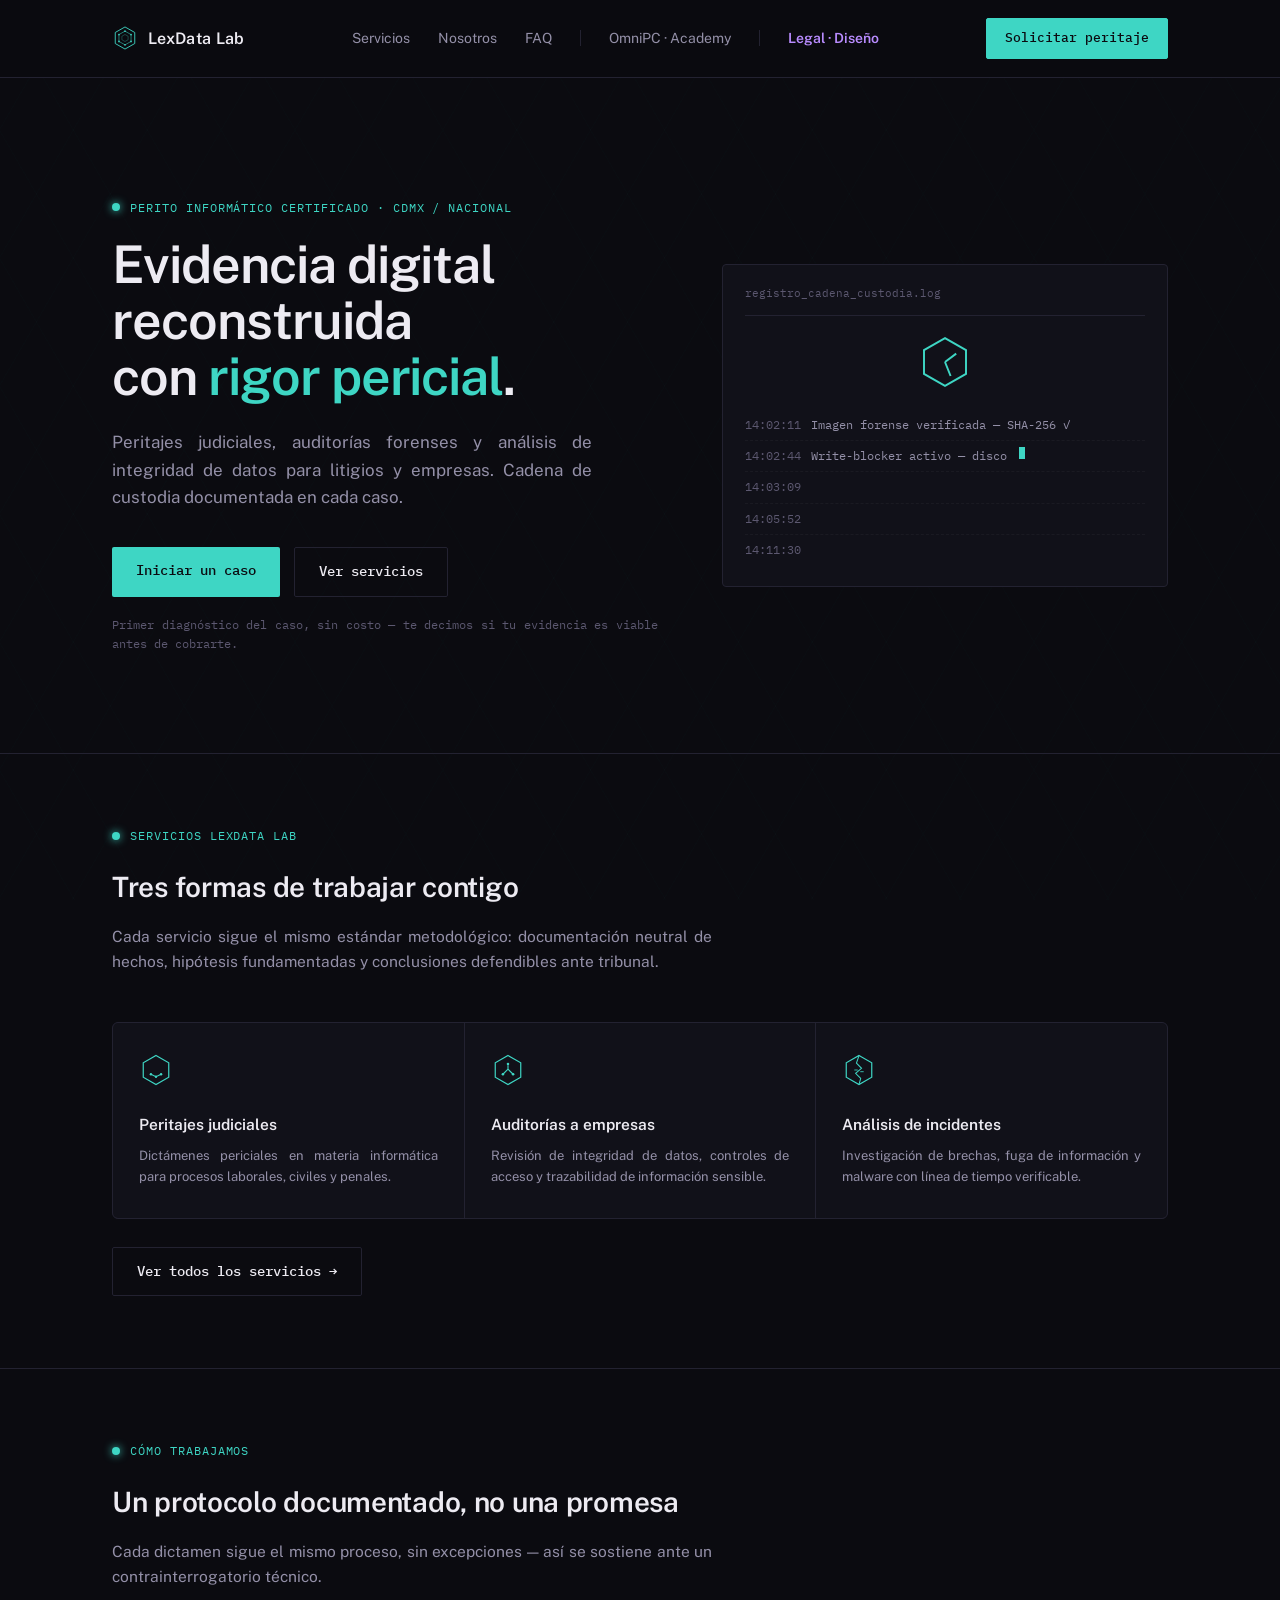
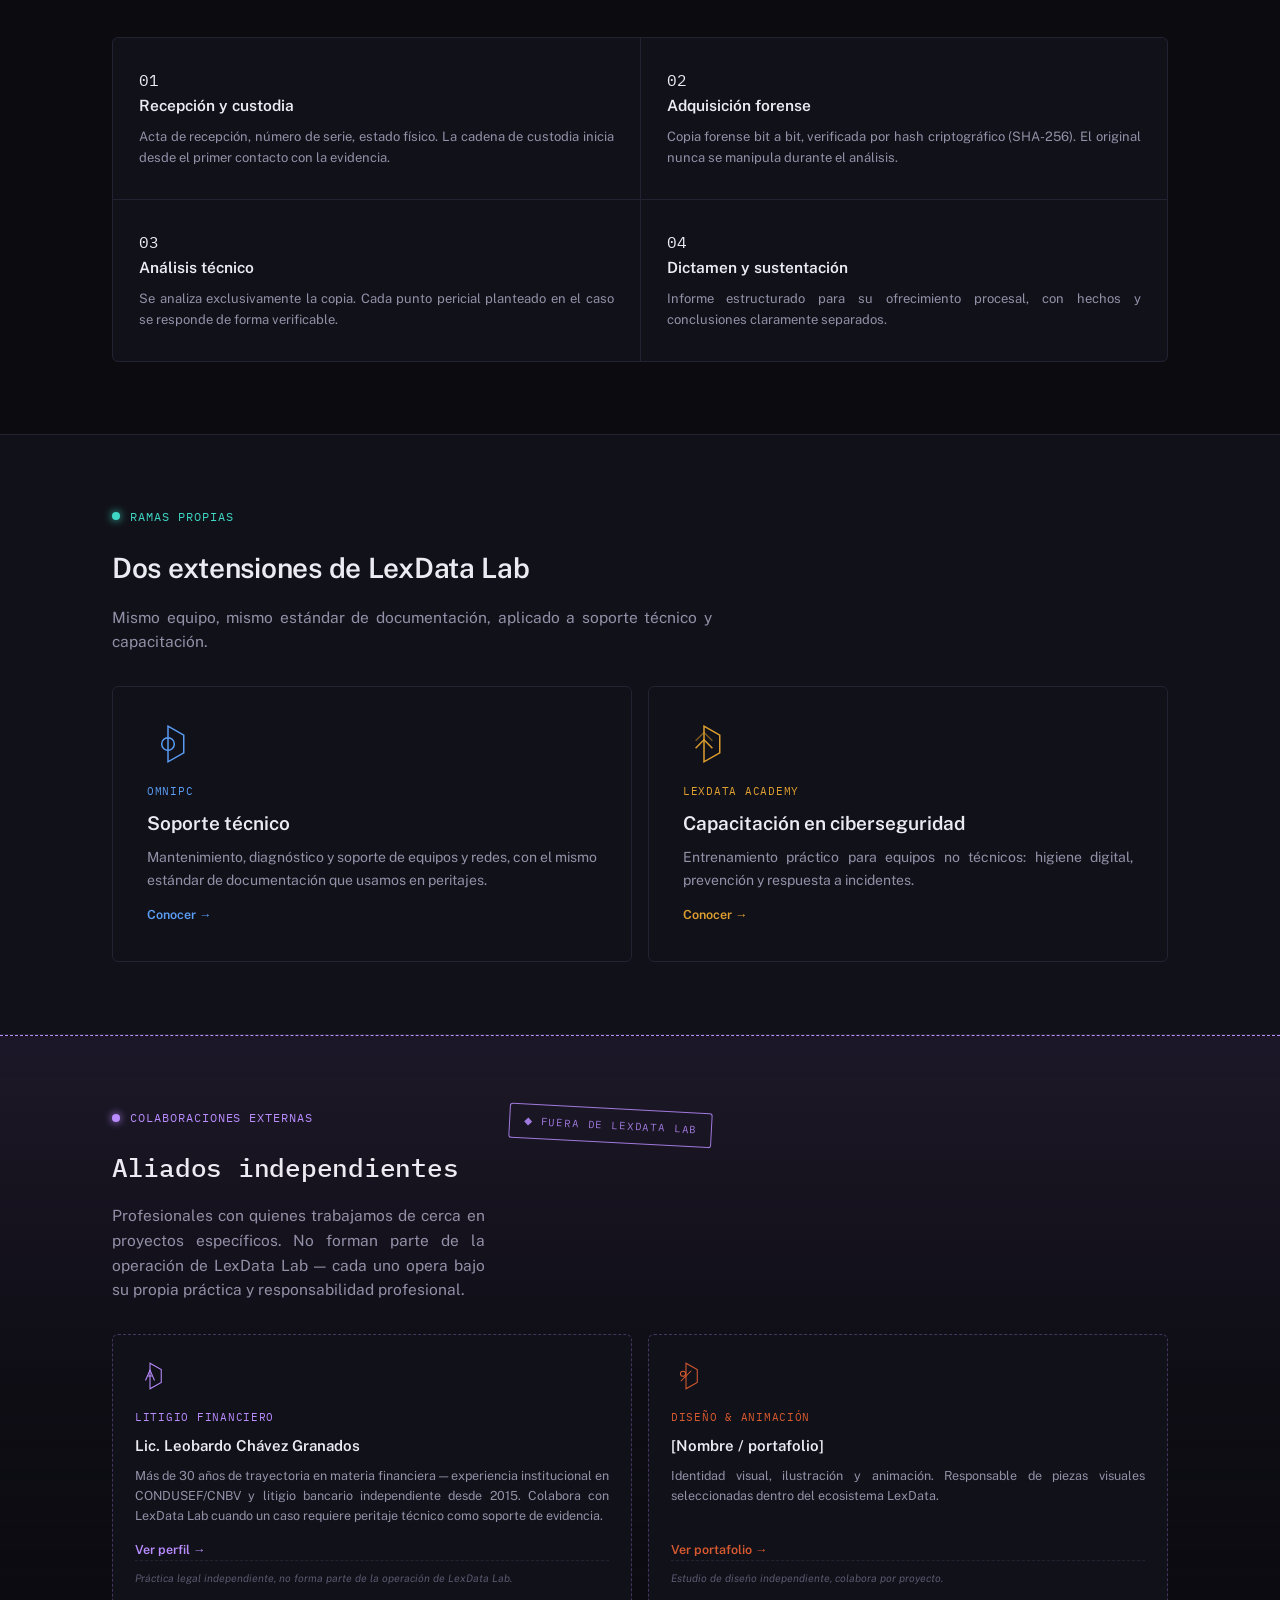
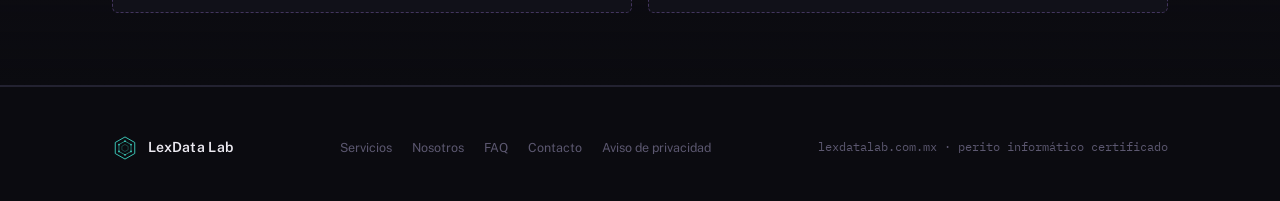
==== commit 19016e45: "Add files via upload animation added and logos" ====
--- a/index.html
+++ b/index.html
@@ -49,11 +49,13 @@
     <div style="width:56px;height:64px;margin:0 auto 16px;display:flex;align-items:center;justify-content:center;">
       <svg viewBox="0 0 40 40" width="56" height="64" fill="none"><path d="M20 3 L35 11.5 V28.5 L20 37 L5 28.5 V11.5 Z" stroke="#3ED6C4" stroke-width="1.4"/><path d="M20 20 L28 14 M20 20 L24 30" stroke="#3ED6C4" stroke-width="1.4"/></svg>
     </div>
-    <div class="log-line" style="animation-delay:.1s;font-family:'IBM Plex Mono',monospace;font-size:11.5px;color:var(--text-dim);padding:6px 0;display:flex;gap:10px;border-bottom:1px dashed rgba(255,255,255,0.04);"><span style="color:var(--text-faint);">14:02:11</span><span>Imagen forense verificada — SHA-256 ✓</span></div>
-    <div class="log-line" style="animation-delay:.5s;font-family:'IBM Plex Mono',monospace;font-size:11.5px;color:var(--text-dim);padding:6px 0;display:flex;gap:10px;border-bottom:1px dashed rgba(255,255,255,0.04);"><span style="color:var(--text-faint);">14:02:44</span><span>Write-blocker activo — disco fuente</span></div>
-    <div class="log-line" style="animation-delay:.9s;font-family:'IBM Plex Mono',monospace;font-size:11.5px;color:var(--text-dim);padding:6px 0;display:flex;gap:10px;border-bottom:1px dashed rgba(255,255,255,0.04);"><span style="color:var(--text-faint);">14:03:09</span><span style="color:var(--cyan);">Cadena de custodia · íntegra</span></div>
-    <div class="log-line" style="animation-delay:1.3s;font-family:'IBM Plex Mono',monospace;font-size:11.5px;color:var(--text-dim);padding:6px 0;display:flex;gap:10px;border-bottom:1px dashed rgba(255,255,255,0.04);"><span style="color:var(--text-faint);">14:05:52</span><span>Análisis Volatility — línea de tiempo</span></div>
-    <div class="log-line" style="animation-delay:1.7s;font-family:'IBM Plex Mono',monospace;font-size:11.5px;color:var(--text-dim);padding:6px 0;display:flex;gap:10px;"><span style="color:var(--text-faint);">14:11:30</span><span>Dictamen — sección de hechos, en curso<span class="log-cursor"></span></span></div>
+    <div id="custody-log">
+    <div class="log-line" style="font-family:'IBM Plex Mono',monospace;font-size:11.5px;color:var(--text-dim);padding:6px 0;display:flex;gap:10px;border-bottom:1px dashed rgba(255,255,255,0.04);"><span style="color:var(--text-faint);">14:02:11</span><span class="log-msg" data-text="Imagen forense verificada — SHA-256 ✓"></span></div>
+    <div class="log-line" style="font-family:'IBM Plex Mono',monospace;font-size:11.5px;color:var(--text-dim);padding:6px 0;display:flex;gap:10px;border-bottom:1px dashed rgba(255,255,255,0.04);"><span style="color:var(--text-faint);">14:02:44</span><span class="log-msg" data-text="Write-blocker activo — disco fuente"></span></div>
+    <div class="log-line" style="font-family:'IBM Plex Mono',monospace;font-size:11.5px;color:var(--text-dim);padding:6px 0;display:flex;gap:10px;border-bottom:1px dashed rgba(255,255,255,0.04);"><span style="color:var(--text-faint);">14:03:09</span><span class="log-msg" style="color:var(--cyan);" data-text="Cadena de custodia · íntegra"></span></div>
+    <div class="log-line" style="font-family:'IBM Plex Mono',monospace;font-size:11.5px;color:var(--text-dim);padding:6px 0;display:flex;gap:10px;border-bottom:1px dashed rgba(255,255,255,0.04);"><span style="color:var(--text-faint);">14:05:52</span><span class="log-msg" data-text="Análisis Volatility — línea de tiempo"></span></div>
+    <div class="log-line" style="font-family:'IBM Plex Mono',monospace;font-size:11.5px;color:var(--text-dim);padding:6px 0;display:flex;gap:10px;"><span style="color:var(--text-faint);">14:11:30</span><span class="log-msg" data-text="Dictamen — sección de hechos, en curso"></span></div>
+    </div>
   </div>
 </section>
 
@@ -66,17 +68,17 @@
     </div>
     <div class="services-grid">
       <div class="service-card">
-        <svg class="hex-icon" viewBox="0 0 40 40" fill="none"><path d="M20 3 L35 11.5 V28.5 L20 37 L5 28.5 V11.5 Z" stroke="#3ED6C4" stroke-width="1.4"/><path d="M20 3 L35 11.5 M35 11.5 L38.5 9.6" stroke="#3ED6C4" stroke-width="1.4"/></svg>
+        <svg class="hex-icon" viewBox="0 0 40 40" fill="none"><path d="M20 3 L35 11.5 V28.5 L20 37 L5 28.5 V11.5 Z" stroke="#3ED6C4" stroke-width="1.4"/><path d="M14 25 L20 28 L26 25" stroke="#3ED6C4" stroke-width="1.2"/><circle cx="14" cy="25" r="1.4" fill="#3ED6C4"/><circle cx="20" cy="28" r="1.4" fill="#3ED6C4"/><circle cx="26" cy="25" r="1.4" fill="#3ED6C4"/></svg>
         <h3>Peritajes judiciales</h3>
         <p>Dictámenes periciales en materia informática para procesos laborales, civiles y penales.</p>
       </div>
       <div class="service-card">
-        <svg class="hex-icon" viewBox="0 0 40 40" fill="none"><path d="M20 3 L35 11.5 V28.5 L20 37 L5 28.5 V11.5 Z" stroke="#3ED6C4" stroke-width="1.4"/><path d="M14 20 L20 14 L26 20 L20 26 Z" stroke="#3ED6C4" stroke-width="1.4"/></svg>
+        <svg class="hex-icon" viewBox="0 0 40 40" fill="none"><path d="M20 3 L35 11.5 V28.5 L20 37 L5 28.5 V11.5 Z" stroke="#3ED6C4" stroke-width="1.4"/><circle cx="20" cy="13" r="1.5" fill="#3ED6C4"/><path d="M20 14.5 V19 M20 19 L14 25 M20 19 L26 25" stroke="#3ED6C4" stroke-width="1.3"/><circle cx="14" cy="25" r="1.5" fill="#3ED6C4"/><circle cx="26" cy="25" r="1.5" fill="#3ED6C4"/></svg>
         <h3>Auditorías a empresas</h3>
         <p>Revisión de integridad de datos, controles de acceso y trazabilidad de información sensible.</p>
       </div>
       <div class="service-card">
-        <svg class="hex-icon" viewBox="0 0 40 40" fill="none"><path d="M20 3 L35 11.5 V28.5 L20 37 L5 28.5 V11.5 Z" stroke="#3ED6C4" stroke-width="1.4"/><path d="M13 24 L18 16 L22 22 L27 12" stroke="#3ED6C4" stroke-width="1.4" fill="none"/></svg>
+        <svg class="hex-icon" viewBox="0 0 40 40" fill="none"><path d="M20 3 L35 11.5 V28.5 L20 37 L5 28.5 V11.5 Z" stroke="#3ED6C4" stroke-width="1.4"/><path d="M20 3 L17 12 L23 18 L16 24 L22 30 L20 37" stroke="#3ED6C4" stroke-width="1.2"/><path d="M14.5 20 L18.5 20" stroke="#3ED6C4" stroke-width="1"/><path d="M21.5 22 L25.5 22" stroke="#3ED6C4" stroke-width="1"/></svg>
         <h3>Análisis de incidentes</h3>
         <p>Investigación de brechas, fuga de información y malware con línea de tiempo verificable.</p>
       </div>
--- a/styles.css
+++ b/styles.css
@@ -249,9 +249,8 @@
 .service-card:hover,.rama-card:hover{border-color:var(--cyan);transform:translateY(-2px);}
 .subservice-row:hover{background:#15151f;}
 
-.log-line{opacity:0;animation:logIn .4s ease forwards;}
+.log-line{opacity:1;}
 .log-cursor{display:inline-block;width:6px;height:12px;background:var(--cyan);margin-left:2px;animation:blink 1s step-end infinite;vertical-align:middle;}
-@keyframes logIn{from{opacity:0;transform:translateX(-4px);}to{opacity:1;transform:translateX(0);}}
 @keyframes blink{50%{opacity:0;}}
 
 @media (prefers-reduced-motion: reduce){
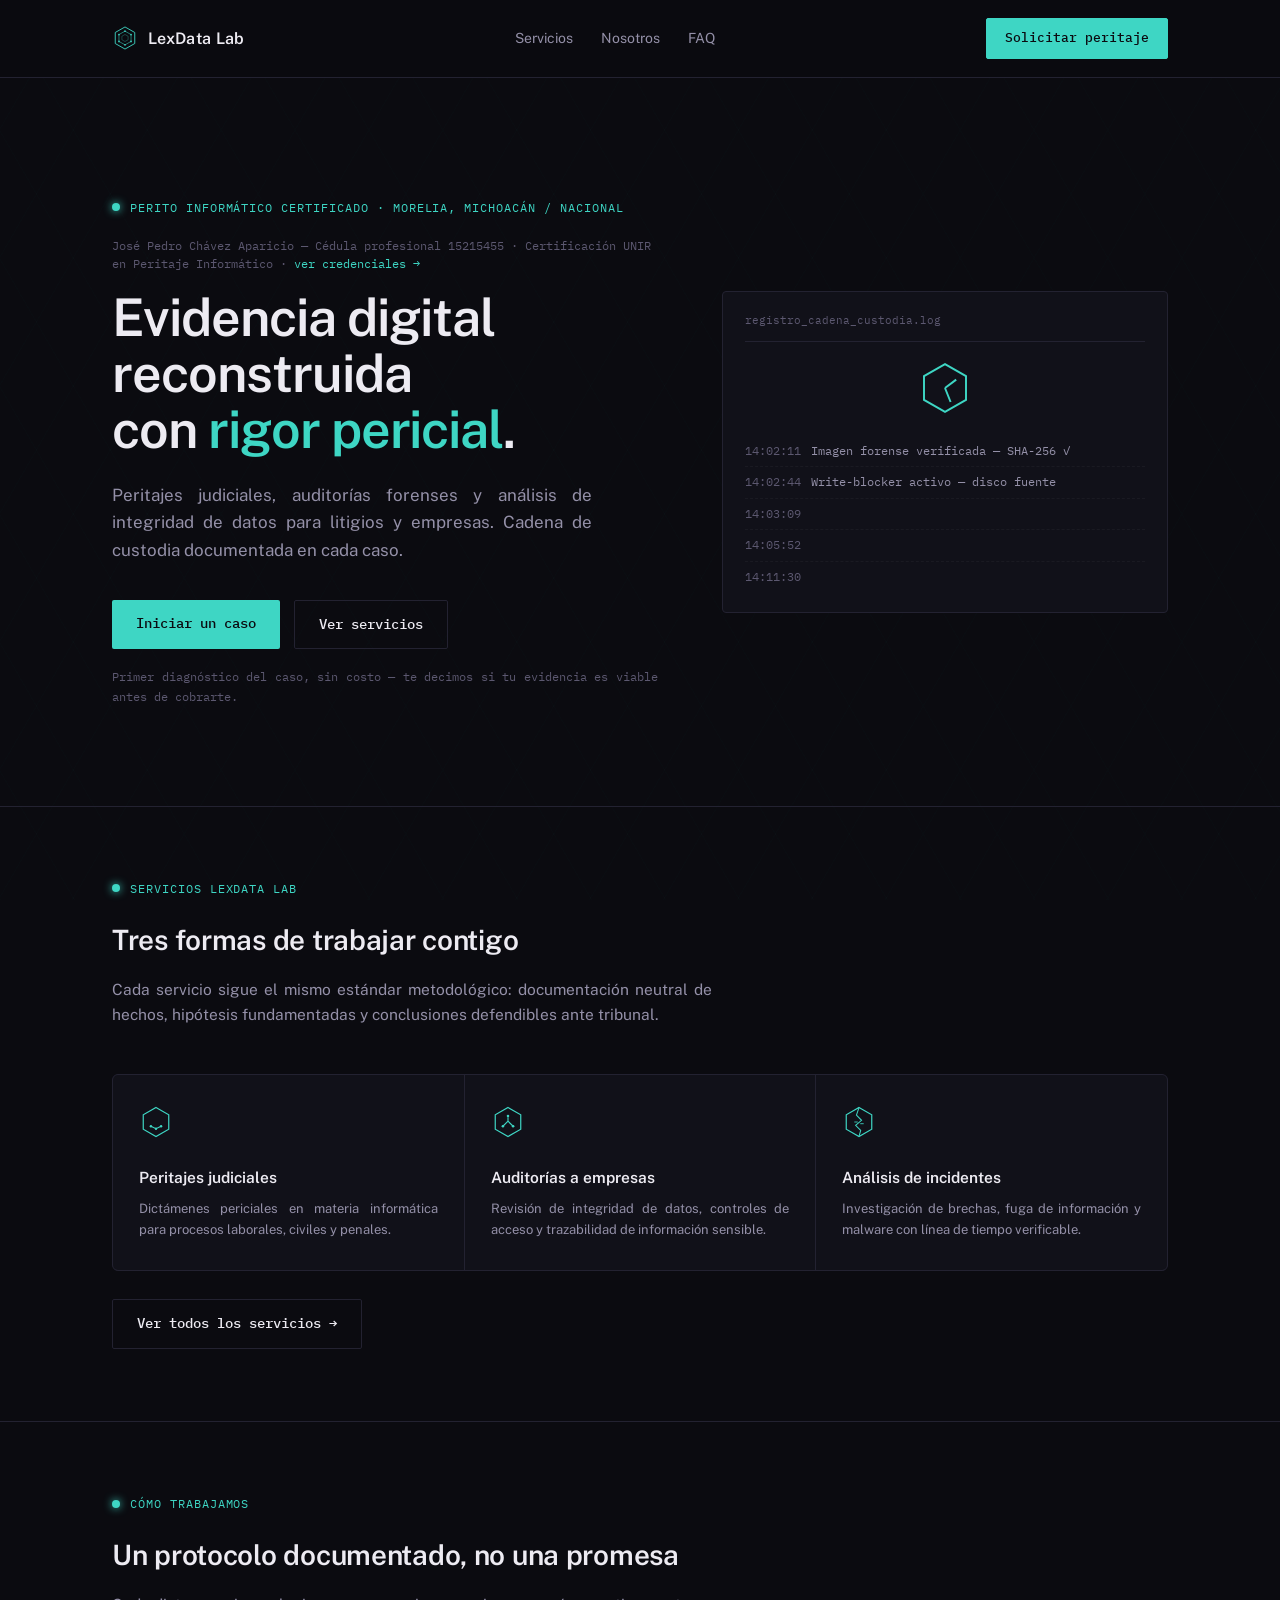
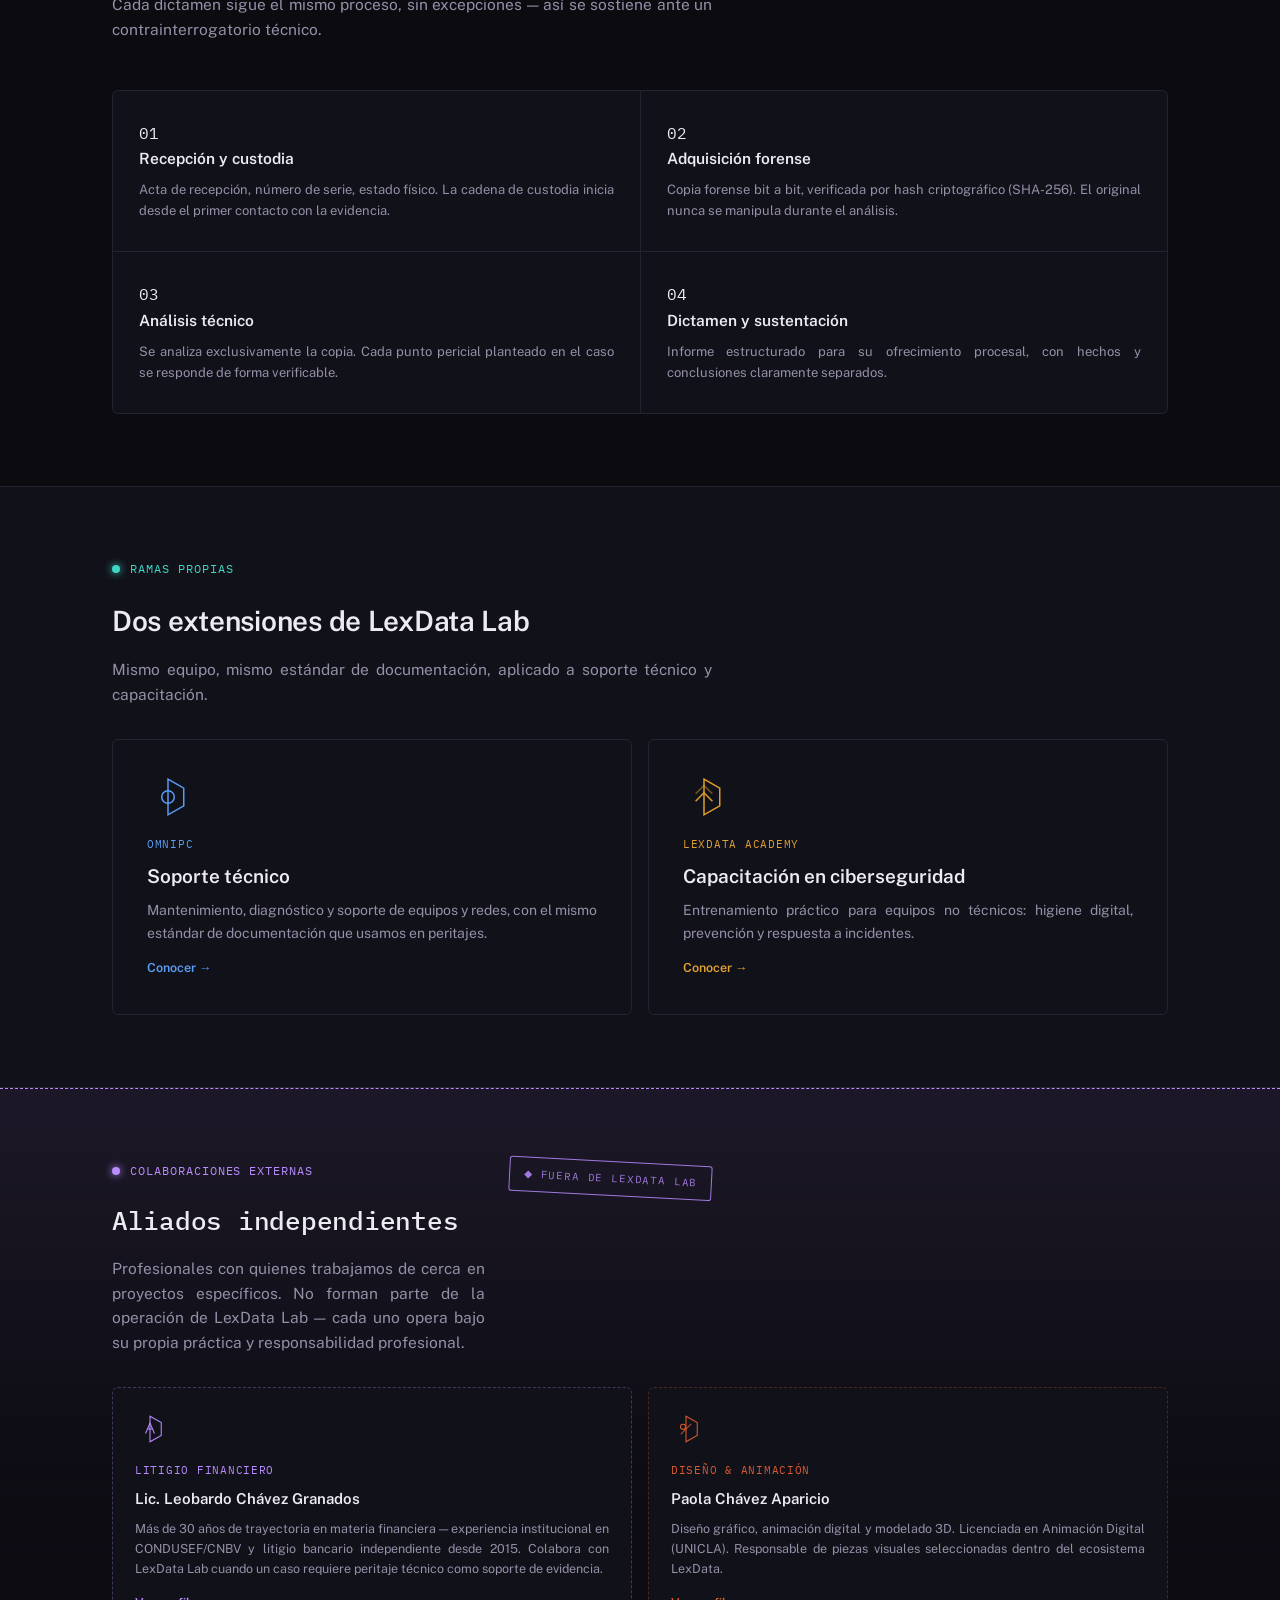
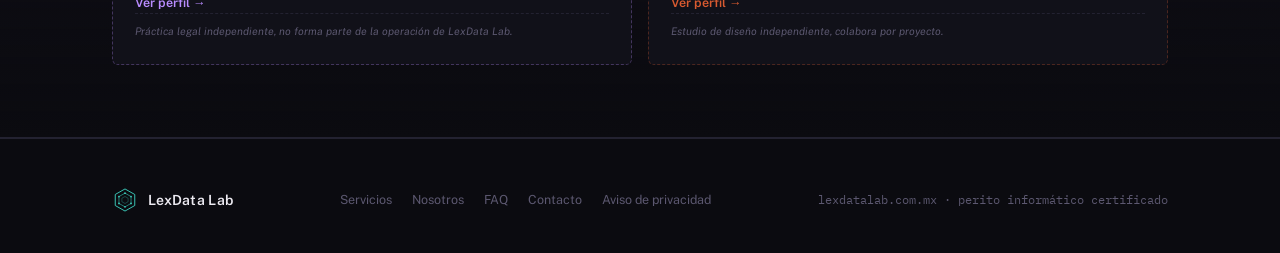
==== commit b4b8ac43: "Add files via upload design added" ====
--- a/index.html
+++ b/index.html
@@ -21,10 +21,6 @@
       <a href="servicios.html">Servicios</a>
       <a href="nosotros.html">Nosotros</a>
       <a href="faq.html">FAQ</a>
-      <span class="divider"></span>
-      <a href="index.html#ramas">OmniPC · Academy</a>
-      <span class="divider"></span>
-      <a href="index.html#colaboraciones" style="color:var(--violet);font-weight:600;">Legal · Diseño</a>
     </div>
     <div class="nav-actions">
       <a href="contacto.html" class="cta-btn">Solicitar peritaje</a>
@@ -35,7 +31,8 @@
 
 <section class="hero" id="home-hero" style="border-top:none;padding:120px 32px 100px;max-width:1120px;margin:0 auto;display:grid;grid-template-columns:1.1fr 0.9fr;gap:64px;align-items:center;">
   <div>
-    <div class="eyebrow">Perito informático certificado · CDMX / nacional</div>
+    <div class="eyebrow">Perito informático certificado · Morelia, Michoacán / nacional</div>
+    <div class="mono" style="font-size:11.5px;color:var(--text-faint);margin-bottom:16px;">José Pedro Chávez Aparicio — Cédula profesional 15215455 · Certificación UNIR en Peritaje Informático · <a href="nosotros.html" style="color:var(--cyan);">ver credenciales →</a></div>
     <h1 style="font-size:52px;font-weight:600;letter-spacing:-0.02em;line-height:1.08;margin-bottom:24px;">Evidencia digital reconstruida<br>con <span style="color:var(--cyan);">rigor pericial</span>.</h1>
     <p style="font-size:17px;color:var(--text-dim);max-width:480px;margin-bottom:36px;">Peritajes judiciales, auditorías forenses y análisis de integridad de datos para litigios y empresas. Cadena de custodia documentada en cada caso.</p>
     <div style="display:flex;gap:14px;">
@@ -164,12 +161,12 @@
         <a href="colaboracion-legal.html" class="rama-link" style="color:var(--violet);">Ver perfil →</a>
         <div class="independence-note">Práctica legal independiente, no forma parte de la operación de LexData Lab.</div>
       </div>
-      <div class="rama-card independiente" style="border-color:rgba(185,140,255,0.3);">
+      <div class="rama-card independiente" style="border-color:rgba(216,90,48,0.3);">
         <svg class="rama-icon" viewBox="0 0 40 40" fill="none"><path d="M20 3 L35 11.5 V28.5 L20 37 V28.5 Z" stroke="#D85A30" stroke-width="1.4"/><circle cx="16" cy="17" r="3.4" stroke="#D85A30" stroke-width="1.4"/><path d="M13 27 L27 13" stroke="#D85A30" stroke-width="1.4"/></svg>
         <div class="rama-tag" style="color:var(--terracotta);">Diseño &amp; animación</div>
-        <h4>[Nombre / portafolio]</h4>
-        <p>Identidad visual, ilustración y animación. Responsable de piezas visuales seleccionadas dentro del ecosistema LexData.</p>
-        <a href="#" class="rama-link" style="color:var(--terracotta);">Ver portafolio →</a>
+        <h4>Paola Chávez Aparicio</h4>
+        <p>Diseño gráfico, animación digital y modelado 3D. Licenciada en Animación Digital (UNICLA). Responsable de piezas visuales seleccionadas dentro del ecosistema LexData.</p>
+        <a href="colaboracion-diseno.html" class="rama-link" style="color:var(--terracotta);">Ver perfil →</a>
         <div class="independence-note">Estudio de diseño independiente, colabora por proyecto.</div>
       </div>
     </div>
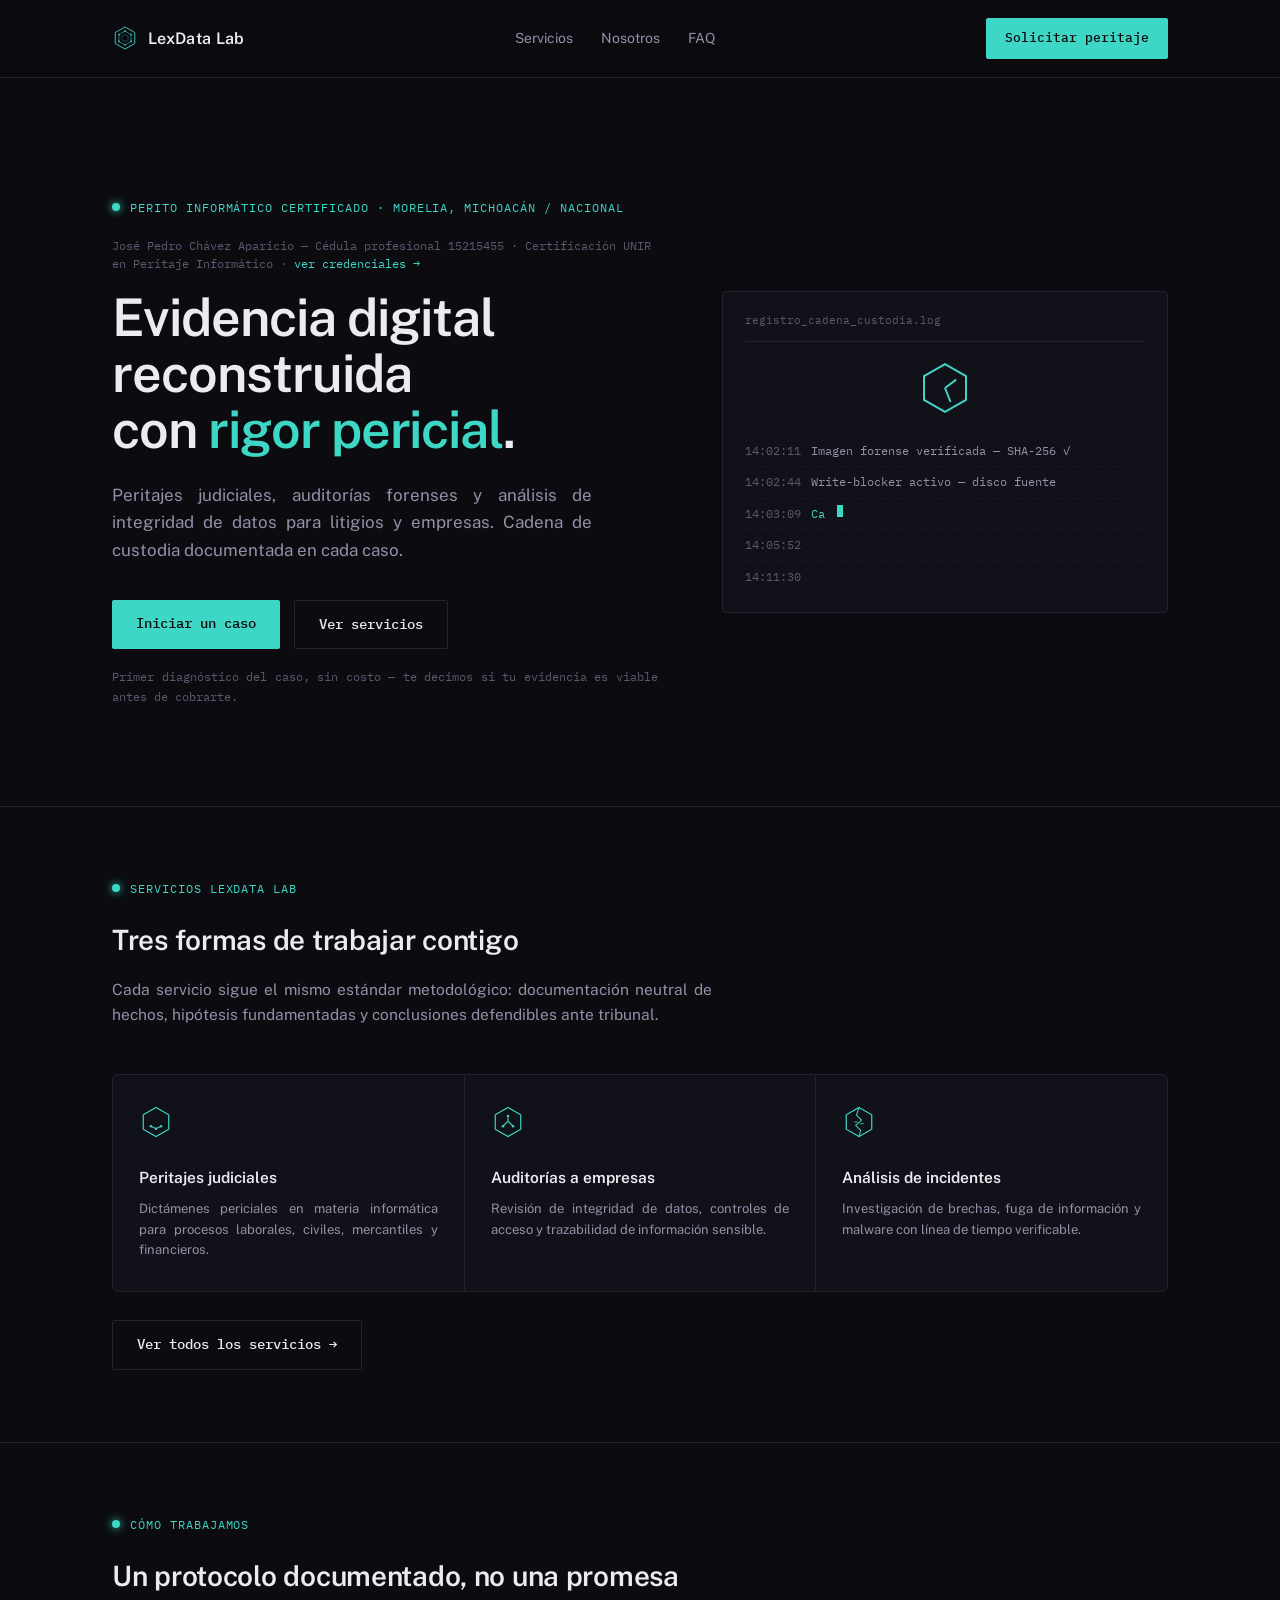
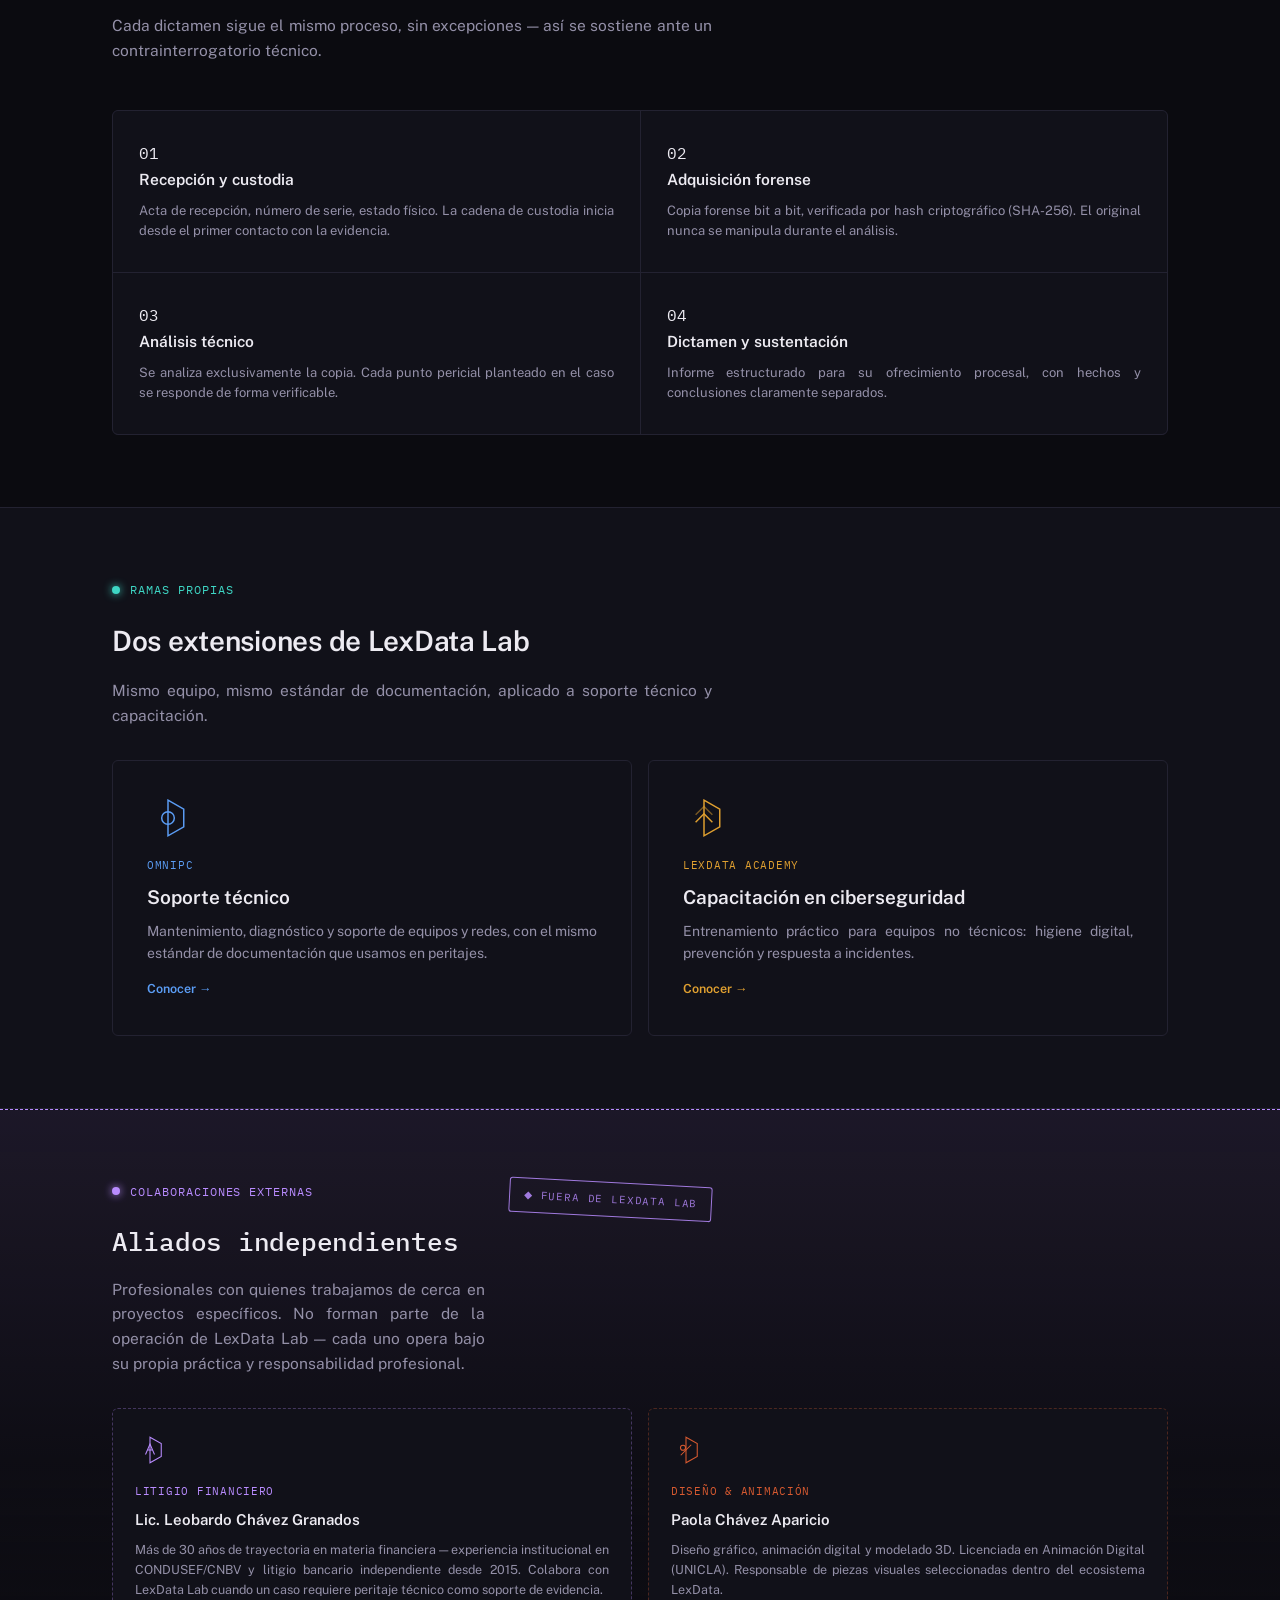
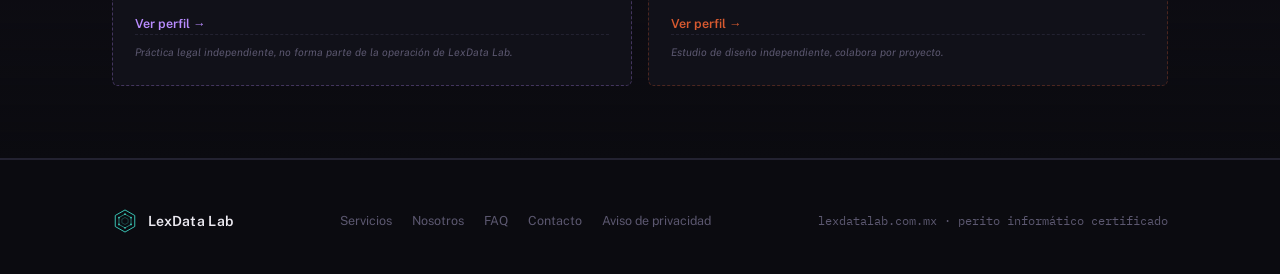
==== commit 4eb53612: "Add files via upload Added Forms" ====
--- a/index.html
+++ b/index.html
@@ -67,7 +67,7 @@
       <div class="service-card">
         <svg class="hex-icon" viewBox="0 0 40 40" fill="none"><path d="M20 3 L35 11.5 V28.5 L20 37 L5 28.5 V11.5 Z" stroke="#3ED6C4" stroke-width="1.4"/><path d="M14 25 L20 28 L26 25" stroke="#3ED6C4" stroke-width="1.2"/><circle cx="14" cy="25" r="1.4" fill="#3ED6C4"/><circle cx="20" cy="28" r="1.4" fill="#3ED6C4"/><circle cx="26" cy="25" r="1.4" fill="#3ED6C4"/></svg>
         <h3>Peritajes judiciales</h3>
-        <p>Dictámenes periciales en materia informática para procesos laborales, civiles y penales.</p>
+        <p>Dictámenes periciales en materia informática para procesos laborales, civiles, mercantiles y financieros.</p>
       </div>
       <div class="service-card">
         <svg class="hex-icon" viewBox="0 0 40 40" fill="none"><path d="M20 3 L35 11.5 V28.5 L20 37 L5 28.5 V11.5 Z" stroke="#3ED6C4" stroke-width="1.4"/><circle cx="20" cy="13" r="1.5" fill="#3ED6C4"/><path d="M20 14.5 V19 M20 19 L14 25 M20 19 L26 25" stroke="#3ED6C4" stroke-width="1.3"/><circle cx="14" cy="25" r="1.5" fill="#3ED6C4"/><circle cx="26" cy="25" r="1.5" fill="#3ED6C4"/></svg>
--- a/styles.css
+++ b/styles.css
@@ -164,6 +164,7 @@
 /* nosotros */
 .about-grid{display:grid;grid-template-columns:1fr 1fr;gap:56px;align-items:start;}
 .about-grid p{color:var(--text-dim);font-size:15px;margin-bottom:16px;}
+.about-grid p strong{color:var(--text);font-weight:700;}
 .credentials{border:1px solid var(--line);border-radius:6px;padding:26px;background:var(--bg-raised);}
 .credentials h4{font-size:11px;font-family:'IBM Plex Mono',monospace;color:var(--text-faint);text-transform:uppercase;letter-spacing:0.06em;margin-bottom:16px;}
 .credential-row{display:grid;grid-template-columns:auto 1fr;gap:4px 18px;padding:12px 0;border-bottom:1px dashed rgba(255,255,255,0.06);font-size:13.5px;align-items:start;}
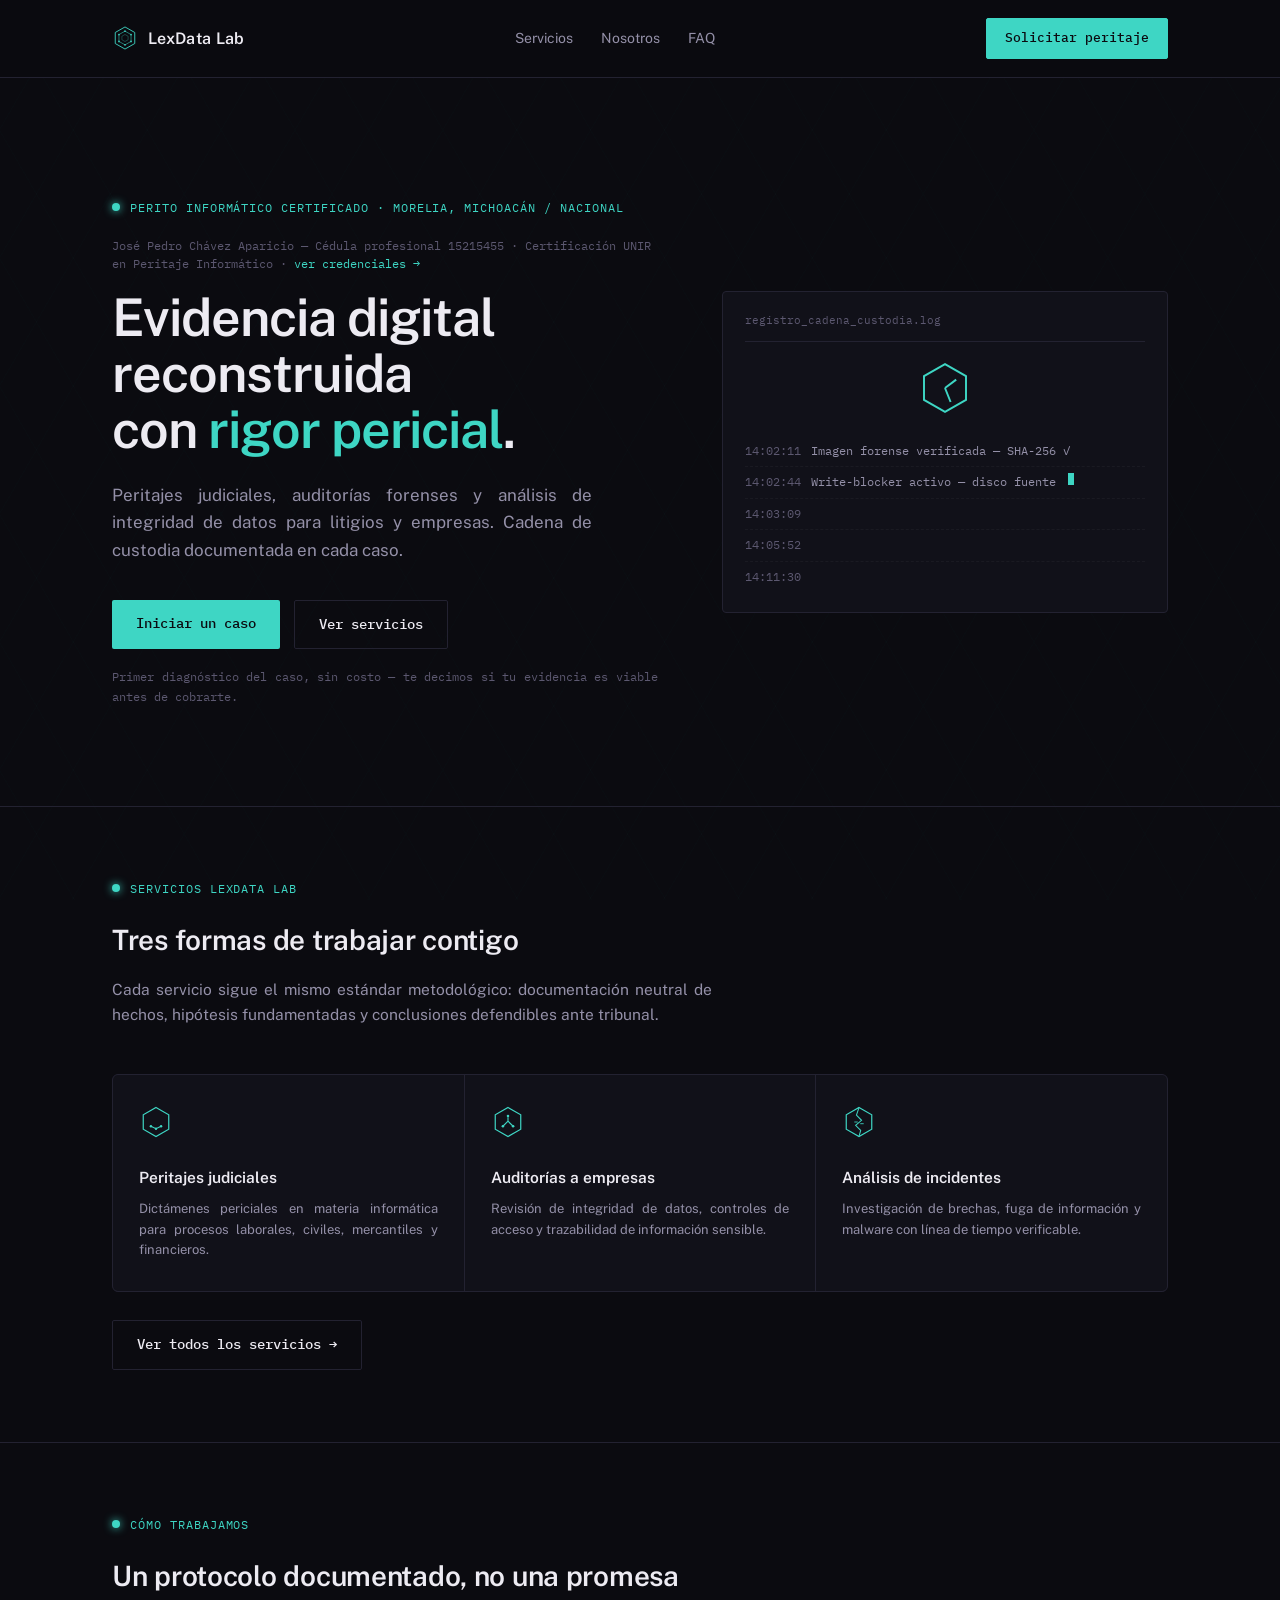
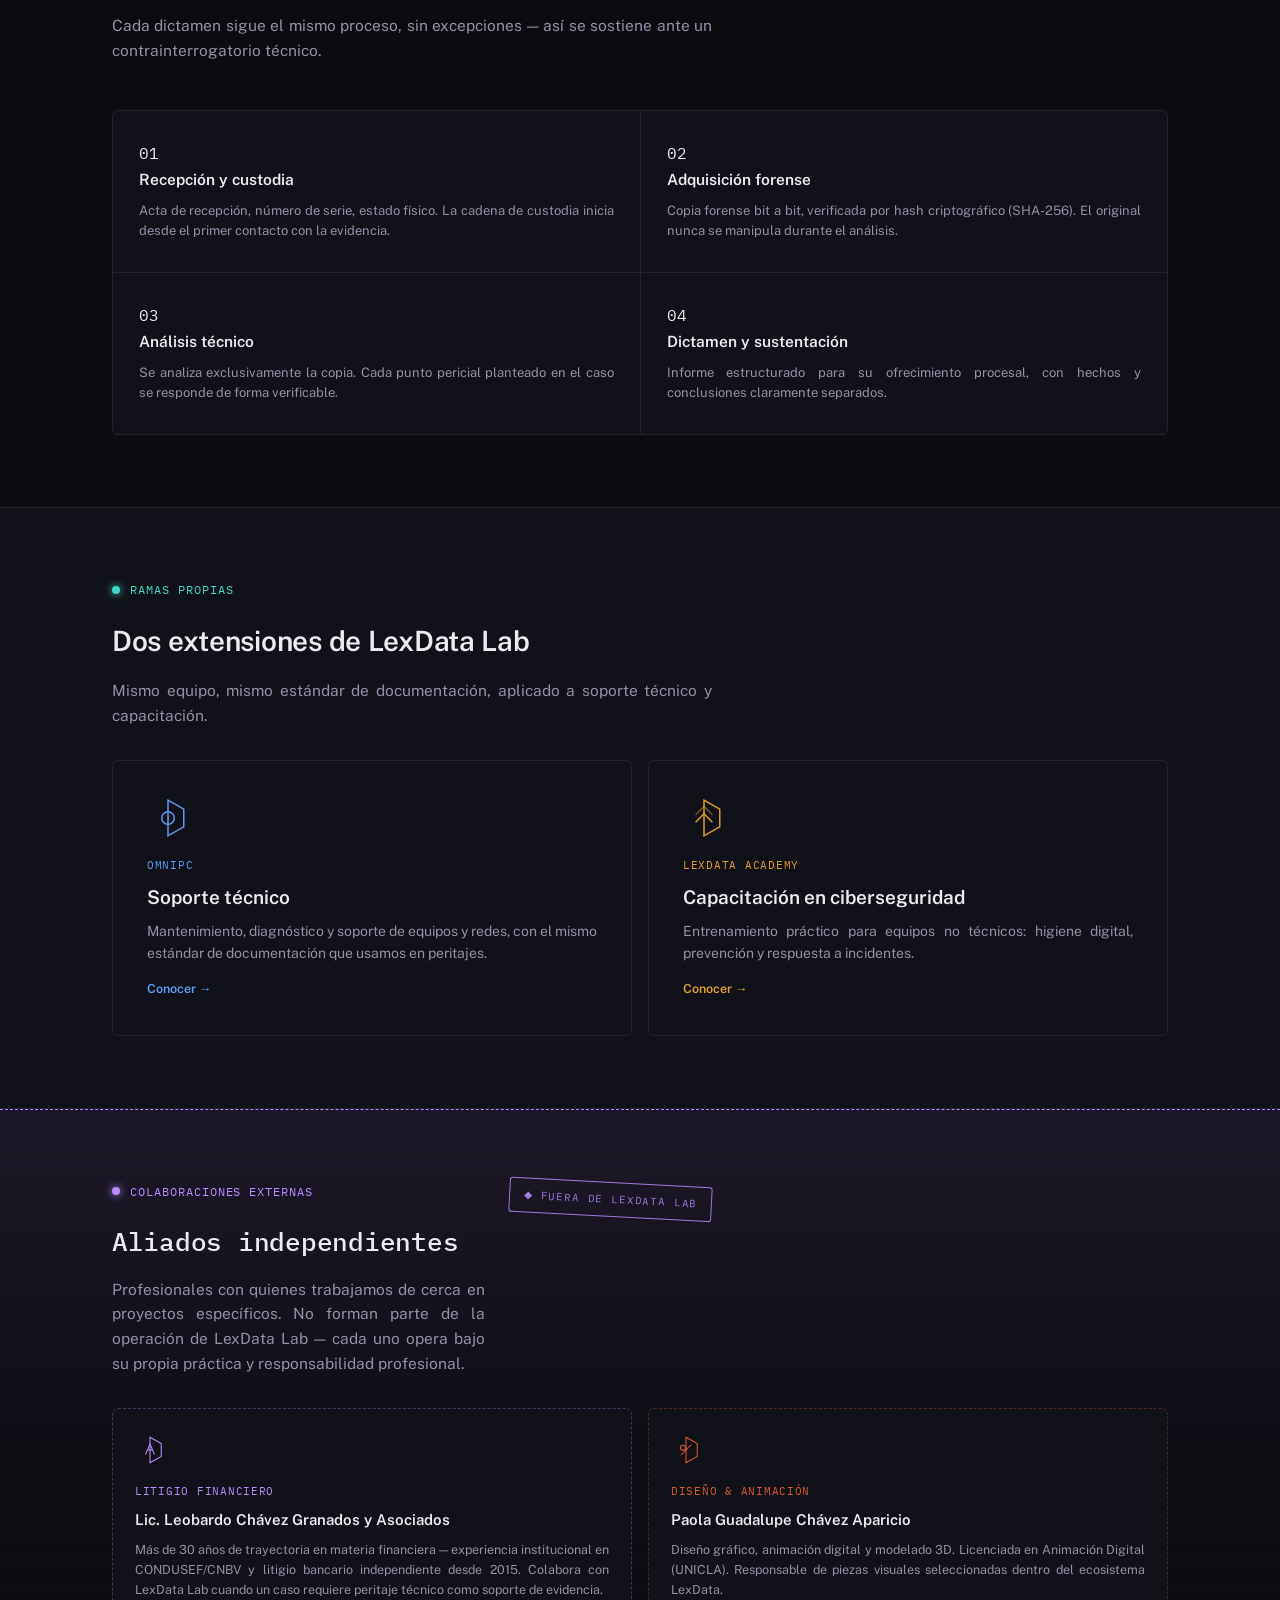
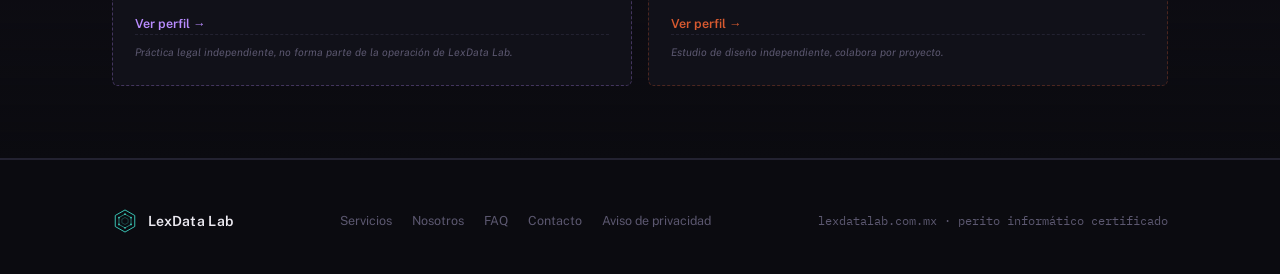
==== commit cc5d1477: "Add files via upload added collabs, and fixed sister name" ====
--- a/index.html
+++ b/index.html
@@ -156,7 +156,7 @@
       <div class="rama-card independiente" style="border-color:rgba(185,140,255,0.3);">
         <svg class="rama-icon" viewBox="0 0 40 40" fill="none"><path d="M20 3 L35 11.5 V28.5 L20 37 V28.5 Z" stroke="#B98CFF" stroke-width="1.4"/><path d="M14 26 L20 12 L26 26 M16.5 20 L23.5 20" stroke="#B98CFF" stroke-width="1.4" fill="none"/></svg>
         <div class="rama-tag" style="color:var(--violet);">Litigio financiero</div>
-        <h4>Lic. Leobardo Chávez Granados</h4>
+        <h4>Lic. Leobardo Chávez Granados y Asociados</h4>
         <p>Más de 30 años de trayectoria en materia financiera — experiencia institucional en CONDUSEF/CNBV y litigio bancario independiente desde 2015. Colabora con LexData Lab cuando un caso requiere peritaje técnico como soporte de evidencia.</p>
         <a href="colaboracion-legal.html" class="rama-link" style="color:var(--violet);">Ver perfil →</a>
         <div class="independence-note">Práctica legal independiente, no forma parte de la operación de LexData Lab.</div>
@@ -164,7 +164,7 @@
       <div class="rama-card independiente" style="border-color:rgba(216,90,48,0.3);">
         <svg class="rama-icon" viewBox="0 0 40 40" fill="none"><path d="M20 3 L35 11.5 V28.5 L20 37 V28.5 Z" stroke="#D85A30" stroke-width="1.4"/><circle cx="16" cy="17" r="3.4" stroke="#D85A30" stroke-width="1.4"/><path d="M13 27 L27 13" stroke="#D85A30" stroke-width="1.4"/></svg>
         <div class="rama-tag" style="color:var(--terracotta);">Diseño &amp; animación</div>
-        <h4>Paola Chávez Aparicio</h4>
+        <h4>Paola Guadalupe Chávez Aparicio</h4>
         <p>Diseño gráfico, animación digital y modelado 3D. Licenciada en Animación Digital (UNICLA). Responsable de piezas visuales seleccionadas dentro del ecosistema LexData.</p>
         <a href="colaboracion-diseno.html" class="rama-link" style="color:var(--terracotta);">Ver perfil →</a>
         <div class="independence-note">Estudio de diseño independiente, colabora por proyecto.</div>
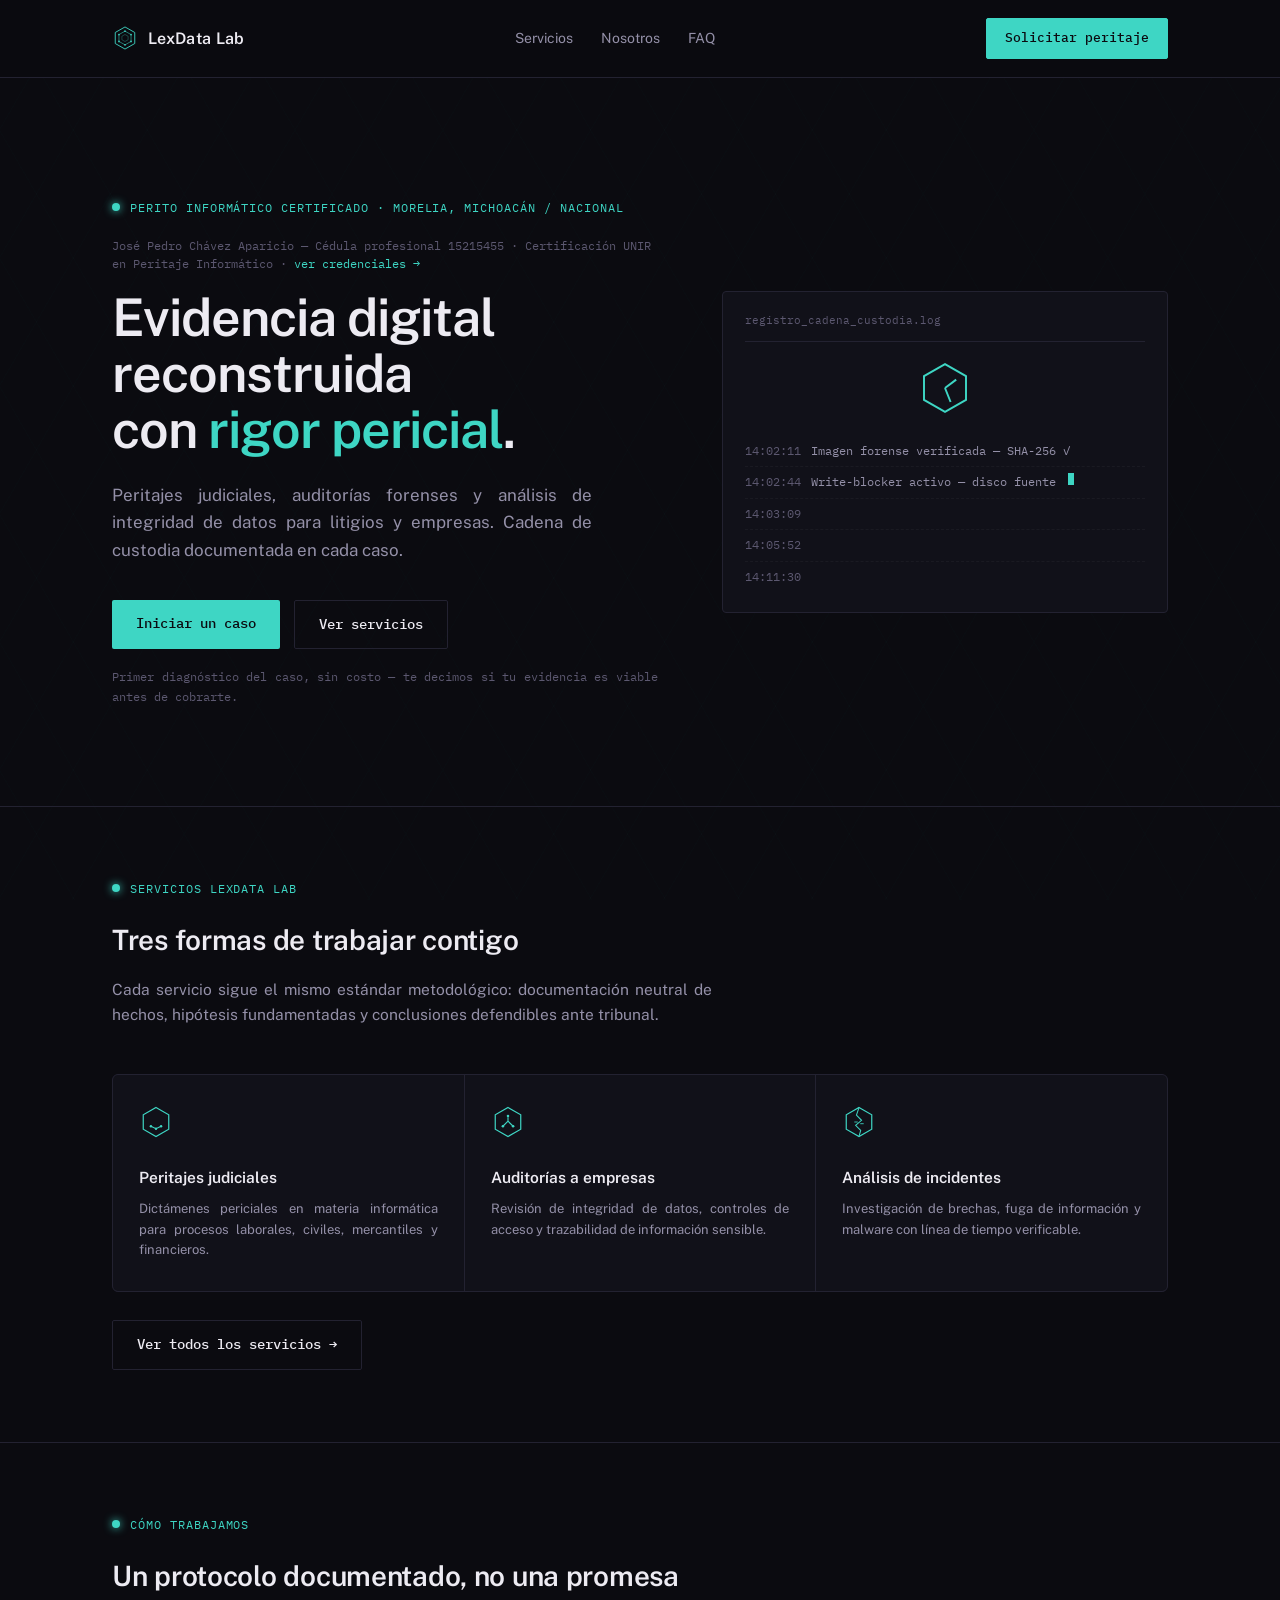
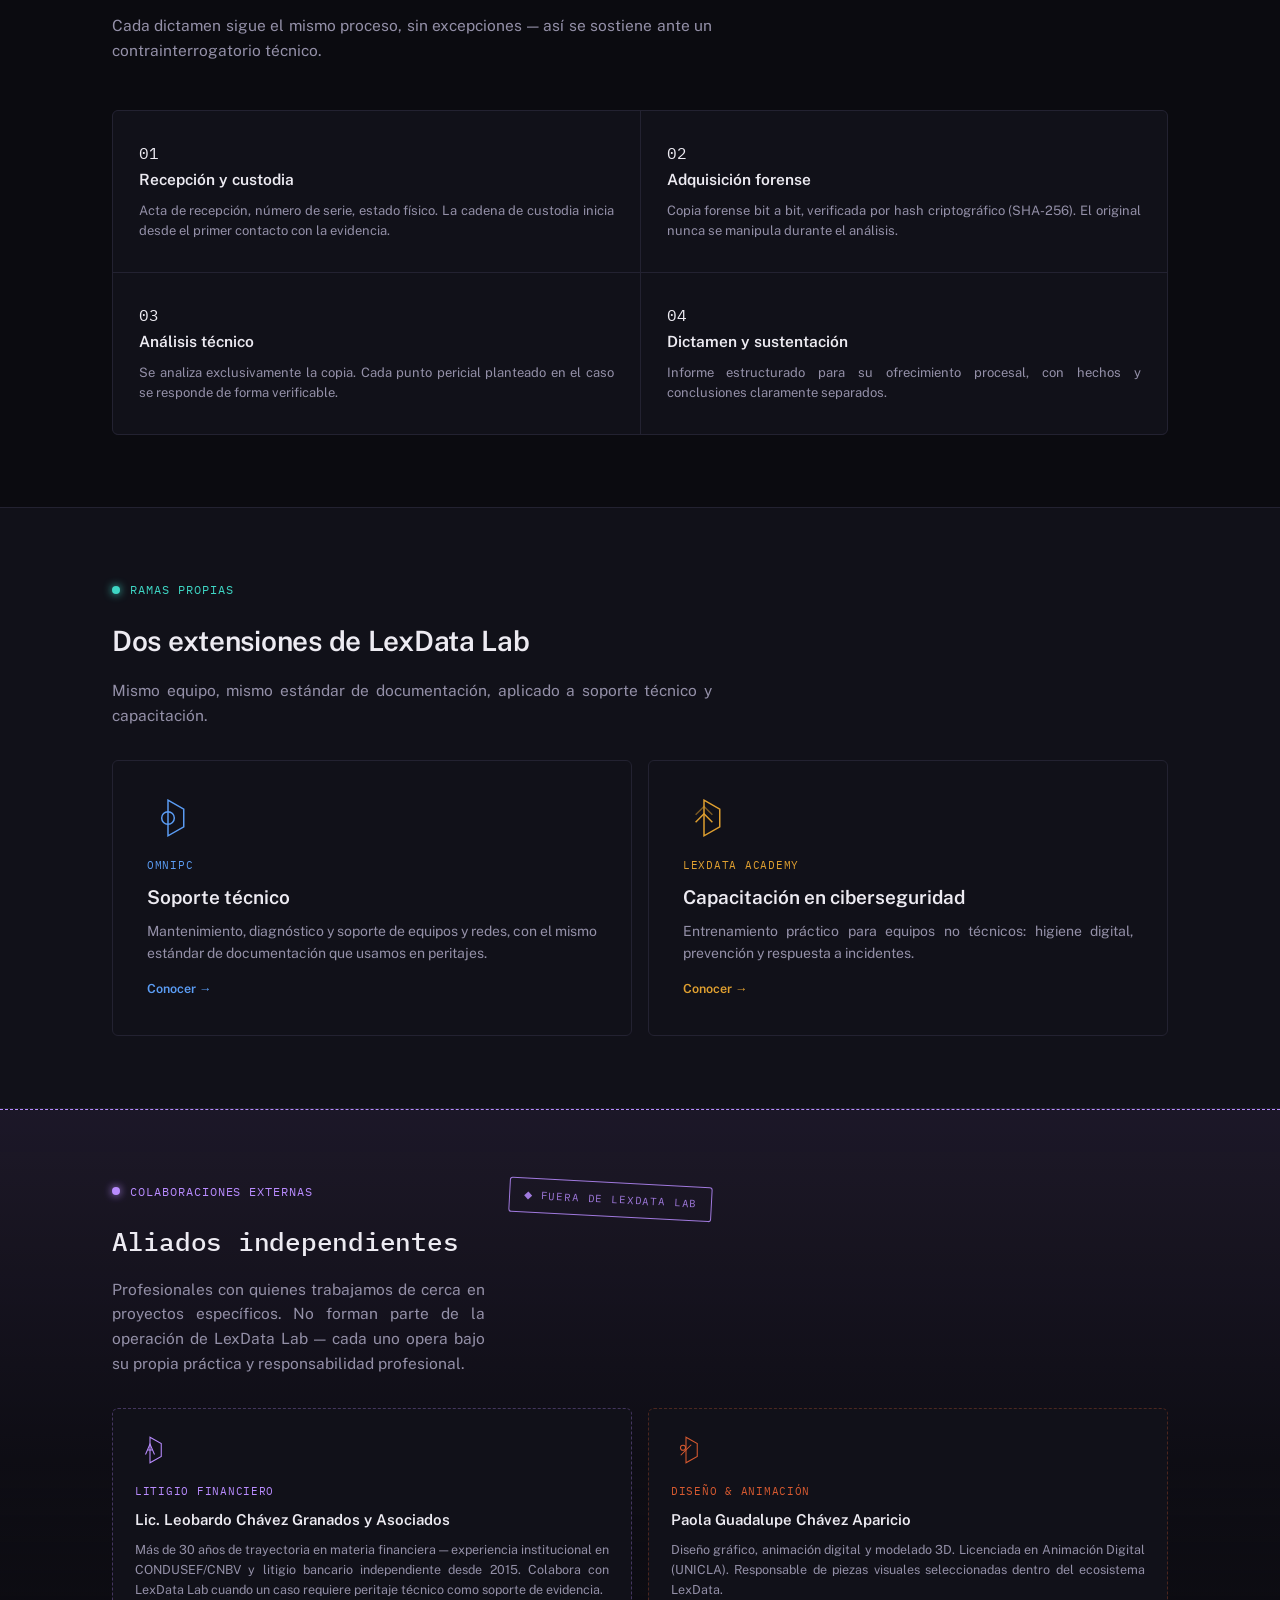
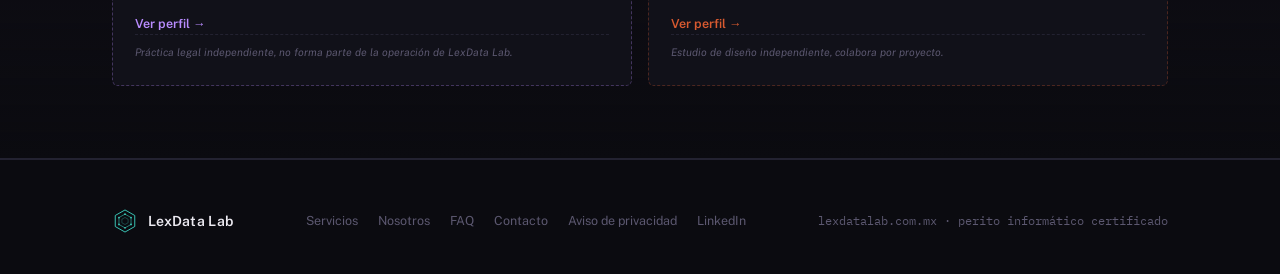
==== commit ced948d2: "Add files via upload added linkedin" ====
--- a/index.html
+++ b/index.html
@@ -185,6 +185,7 @@
       <a href="faq.html">FAQ</a>
       <a href="contacto.html">Contacto</a>
       <a href="aviso-privacidad.html">Aviso de privacidad</a>
+      <a href="https://www.linkedin.com/company/lexdata-lab" target="_blank" rel="noopener">LinkedIn</a>
     </div>
     <div class="meta">lexdatalab.com.mx · perito informático certificado</div>
   </div>
--- a/styles.css
+++ b/styles.css
@@ -102,6 +102,7 @@
 }
 .eyebrow::before{content:'';width:8px;height:8px;background:var(--cyan);border-radius:50%;box-shadow:0 0 8px var(--cyan);}
 #colaboraciones .eyebrow::before{background:var(--violet);box-shadow:0 0 8px var(--violet);}
+.legal-faq summary::after{color:var(--violet) !important;}
 .page-hero h1{font-size:40px;font-weight:600;letter-spacing:-0.02em;margin-bottom:16px;}
 .page-hero p{font-size:16px;color:var(--text-dim);max-width:600px;}
 
